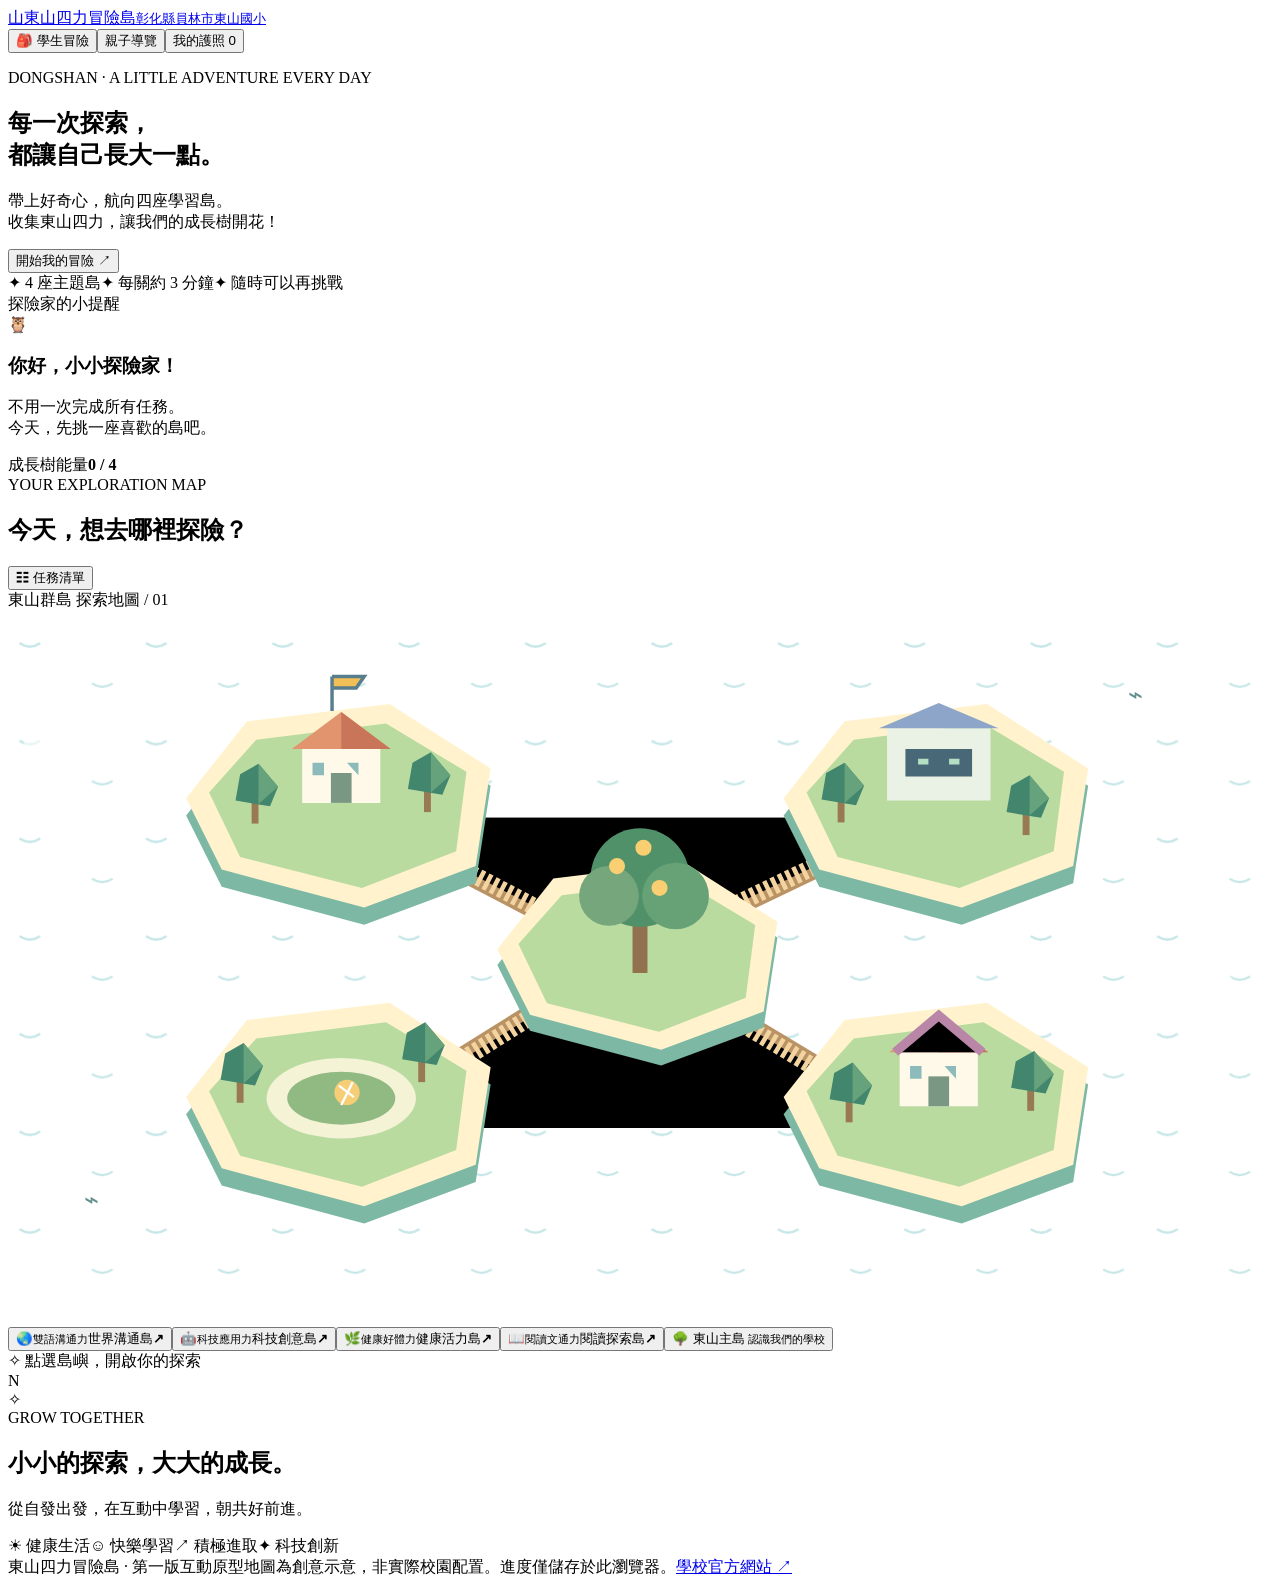
==== index.html @ 6b3b55b4 "Add Dongshan adventure game index.html" ====
<!doctype html>
<html lang="zh-Hant"><head><meta charset="utf-8"><meta name="viewport" content="width=device-width,initial-scale=1"><meta name="theme-color" content="#d9f2ed"><title>東山四力冒險島｜一起探索，一起成長</title><link rel="stylesheet" href="style.css"></head>
<body><header><a class="brand" href="./"><span class="logo">山</span><span>東山四力冒險島<small>彰化縣員林市東山國小</small></span></a><nav aria-label="主要導覽"><button class="active" id="student">🎒 學生冒險</button><button id="family">親子導覽</button><button id="passport">我的護照 <span id="badgeCount">0</span></button></nav></header>
<main><section class="intro"><div><p class="eyebrow">DONGSHAN · A LITTLE ADVENTURE EVERY DAY</p><h1 id="headline">每一次探索，<br>都讓自己長大一點。</h1><p id="subtitle">帶上好奇心，航向四座學習島。<br>收集東山四力，讓我們的成長樹開花！</p><button class="primary" id="start">開始我的冒險 <span>↗</span></button><div class="intro-meta"><span>✦ 4 座主題島</span><span>✦ 每關約 3 分鐘</span><span>✦ 隨時可以再挑戰</span></div></div><aside class="daily"><span class="tag">探險家的小提醒</span><div class="owl">🦉</div><h3>你好，小小探險家！</h3><p id="tip">不用一次完成所有任務。<br>今天，先挑一座喜歡的島吧。</p><div class="growth"><span>成長樹能量</span><b id="energy">0 / 4</b></div><div class="progress"><i id="progress"></i></div></aside></section>
<section class="map-section" aria-labelledby="mapTitle"><div class="section-title"><div><span class="eyebrow">YOUR EXPLORATION MAP</span><h2 id="mapTitle">今天，想去哪裡探險？</h2></div><button id="listToggle" class="text-btn">☷ 任務清單</button></div><div class="ocean"><div class="map-caption">東山群島 <span>探索地圖 / 01</span></div><svg class="world" viewBox="0 0 1100 620" role="img" aria-label="四座學習島以木橋連接中央東山主島的示意地圖"><defs><pattern id="water" width="110" height="85" patternUnits="userSpaceOnUse"><path d="M10 28q9 6 18 0m45 35q9 6 18 0" fill="none" stroke="#80c9ca" stroke-width="2" opacity=".45"/></pattern><g id="island"><path d="M-135-2 -82-69 42-84 130-28 117 57 20 93-104 60Z" fill="#7cb8a4"/><path d="M-135-17 -82-84 42-99 130-43 117 42 20 78-104 45Z" fill="#fff2cc"/><path d="M-115-22 -74-68 39-82 109-40 100 29 18 61-88 34Z" fill="#b9dba0"/></g><g id="tree"><path d="M0 0v-23" stroke="#987954" stroke-width="6"/><path d="M-17-20 -13-43 3-52 20-32 13-15Z" fill="#42866d"/><path d="M3-52 3-17 20-32Z" fill="#66a27b"/></g><g id="house"><path d="M-34-5v-48h68v48Z" fill="#fff9e9"/><path d="M-43-52 0-84 43-52Z" fill="#e1946e"/><path d="M0-84 0-52h43Z" fill="#c87559"/><path d="M-9-5v-26H9v26" fill="#7a9784"/><path d="M-25-40h10v11h-10m30-11h10v11H15" fill="#8dbbbb"/></g></defs><path fill="url(#water)" d="M0 0h1100v620H0z"/><g stroke="#ba9365" stroke-width="21"><path d="M310 180 540 300 790 180M300 450 540 300 790 450"/></g><g stroke="#f3d4a1" stroke-width="15" stroke-dasharray="4 3"><path d="M310 180 540 300 790 180M300 450 540 300 790 450"/></g><g transform="translate(290 180)"><use href="#island"/><use href="#house" transform="translate(0 -8)"/><use href="#tree" transform="translate(-75 5)"/><use href="#tree" transform="translate(75 -5)"/><path d="M-8-93v-30m0 0h28l-7 10H-8" stroke="#587d8d" stroke-width="3" fill="#f2bf56"/></g><g transform="translate(810 180)"><use href="#island"/><path d="M-45-15v-63h90v63Z" fill="#e9f2e4"/><path d="M-52-78 0-100 52-78Z" fill="#8ca5c8"/><path d="M-29-60h58v24h-58Z" fill="#496877"/><path d="M-18-49h9m18 0h9" stroke="#b4dfc3" stroke-width="5"/><use href="#tree" transform="translate(-85 4)"/><use href="#tree" transform="translate(76 15)"/></g><g transform="translate(290 440)"><use href="#island"/><ellipse cy="-16" rx="65" ry="35" fill="#f4f3d6"/><ellipse cy="-16" rx="47" ry="23" fill="#91ba83"/><use href="#tree" transform="translate(-88 -12)"/><use href="#tree" transform="translate(70 -30)"/><circle cx="5" cy="-21" r="11" fill="#f5ce76"/><path d="M-2-27 11-17m-11 7 10-20" stroke="#fff" stroke-width="2"/></g><g transform="translate(810 440)"><use href="#island"/><use href="#house" transform="translate(0 -4)"/><path d="M-38-56 0-88 38-56" fill="#b986a7"/><path d="M-38-56 0-88 38-56" stroke="#b986a7" stroke-width="8"/><use href="#tree" transform="translate(-78 5)"/><use href="#tree" transform="translate(80 -5)"/></g><g transform="translate(550 310)"><use href="#island" transform="scale(.92)"/><path d="M0 5v-65" stroke="#92724e" stroke-width="13"/><circle cx="0" cy="-78" r="43" fill="#51916a"/><circle cx="-27" cy="-62" r="26" fill="#76a67c"/><circle cx="31" cy="-62" r="29" fill="#66a275"/><g fill="#f9cf71"><circle cx="-20" cy="-88" r="7"/><circle cx="17" cy="-69" r="7"/><circle cx="3" cy="-104" r="7"/></g></g><g fill="#fff" opacity=".6"><path d="M20 130q-20-35 20-36 15-32 44-10 40-3 38 25Z"/><path d="M966 355q-20-35 20-36 15-32 44-10 40-3 38 25Z"/></g><g fill="#628f8e" font-size="22"><text x="66" y="520">⌁</text><text x="975" y="80">⌁</text></g></svg><button class="island-label world-label" data-island="0"><span class="island-icon">🌏</span><span><small>雙語溝通力</small>世界溝通島</span><b class="island-status" data-status="0">↗</b></button><button class="island-label tech-label" data-island="1"><span class="island-icon">🤖</span><span><small>科技應用力</small>科技創意島</span><b class="island-status" data-status="1">↗</b></button><button class="island-label health-label" data-island="2"><span class="island-icon">🌿</span><span><small>健康好體力</small>健康活力島</span><b class="island-status" data-status="2">↗</b></button><button class="island-label read-label" data-island="3"><span class="island-icon">📖</span><span><small>閱讀文通力</small>閱讀探索島</span><b class="island-status" data-status="3">↗</b></button><button id="homeIsland" class="home-label">🌳 東山主島 <small>認識我們的學校</small></button><div class="map-note">✧ 點選島嶼，開啟你的探索</div><span class="compass">N<br>✧</span></div><div id="taskList" class="task-list" hidden></div></section>
<section class="values"><div><span class="eyebrow">GROW TOGETHER</span><h2>小小的探索，大大的成長。</h2><p>從自發出發，在互動中學習，朝共好前進。</p></div><div class="value-chips"><span>☀ 健康生活</span><span>☺ 快樂學習</span><span>↗ 積極進取</span><span>✦ 科技創新</span></div></section><footer><span>東山四力冒險島 · 第一版互動原型</span><span>地圖為創意示意，非實際校園配置。進度僅儲存於此瀏覽器。</span><a href="https://dsps.chc.edu.tw/" target="_blank" rel="noopener">學校官方網站 ↗</a></footer></main><dialog id="modal"><button id="close" aria-label="關閉視窗">×</button><div id="modalBody"></div></dialog><script src="app.js"></script></body></html>
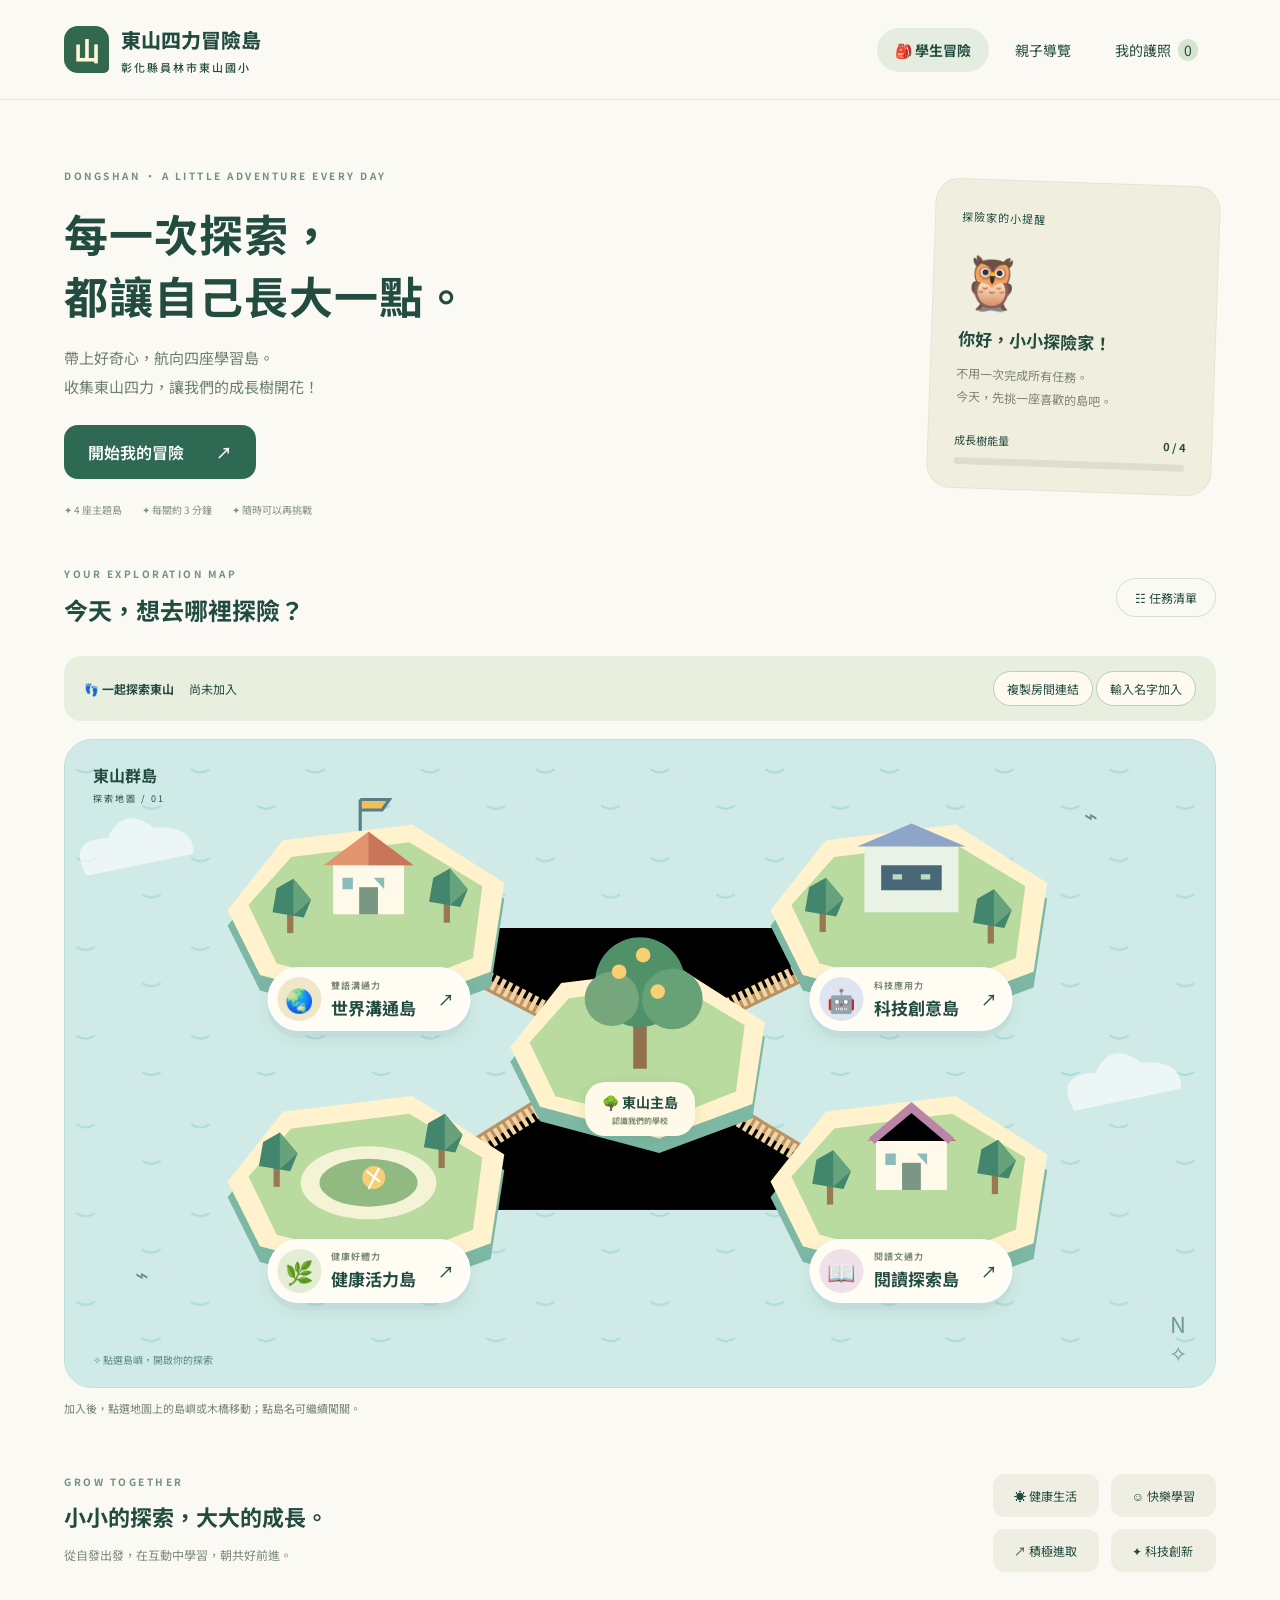
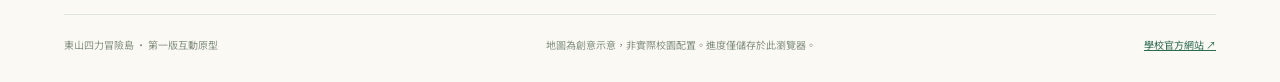
==== commit 608cbe6d: "Enable island avatars and multiplayer join interface" ====
--- a/index.html
+++ b/index.html
@@ -3,4 +3,4 @@
 <body><header><a class="brand" href="./"><span class="logo">山</span><span>東山四力冒險島<small>彰化縣員林市東山國小</small></span></a><nav aria-label="主要導覽"><button class="active" id="student">🎒 學生冒險</button><button id="family">親子導覽</button><button id="passport">我的護照 <span id="badgeCount">0</span></button></nav></header>
 <main><section class="intro"><div><p class="eyebrow">DONGSHAN · A LITTLE ADVENTURE EVERY DAY</p><h1 id="headline">每一次探索，<br>都讓自己長大一點。</h1><p id="subtitle">帶上好奇心，航向四座學習島。<br>收集東山四力，讓我們的成長樹開花！</p><button class="primary" id="start">開始我的冒險 <span>↗</span></button><div class="intro-meta"><span>✦ 4 座主題島</span><span>✦ 每關約 3 分鐘</span><span>✦ 隨時可以再挑戰</span></div></div><aside class="daily"><span class="tag">探險家的小提醒</span><div class="owl">🦉</div><h3>你好，小小探險家！</h3><p id="tip">不用一次完成所有任務。<br>今天，先挑一座喜歡的島吧。</p><div class="growth"><span>成長樹能量</span><b id="energy">0 / 4</b></div><div class="progress"><i id="progress"></i></div></aside></section>
 <section class="map-section" aria-labelledby="mapTitle"><div class="section-title"><div><span class="eyebrow">YOUR EXPLORATION MAP</span><h2 id="mapTitle">今天，想去哪裡探險？</h2></div><button id="listToggle" class="text-btn">☷ 任務清單</button></div><div class="ocean"><div class="map-caption">東山群島 <span>探索地圖 / 01</span></div><svg class="world" viewBox="0 0 1100 620" role="img" aria-label="四座學習島以木橋連接中央東山主島的示意地圖"><defs><pattern id="water" width="110" height="85" patternUnits="userSpaceOnUse"><path d="M10 28q9 6 18 0m45 35q9 6 18 0" fill="none" stroke="#80c9ca" stroke-width="2" opacity=".45"/></pattern><g id="island"><path d="M-135-2 -82-69 42-84 130-28 117 57 20 93-104 60Z" fill="#7cb8a4"/><path d="M-135-17 -82-84 42-99 130-43 117 42 20 78-104 45Z" fill="#fff2cc"/><path d="M-115-22 -74-68 39-82 109-40 100 29 18 61-88 34Z" fill="#b9dba0"/></g><g id="tree"><path d="M0 0v-23" stroke="#987954" stroke-width="6"/><path d="M-17-20 -13-43 3-52 20-32 13-15Z" fill="#42866d"/><path d="M3-52 3-17 20-32Z" fill="#66a27b"/></g><g id="house"><path d="M-34-5v-48h68v48Z" fill="#fff9e9"/><path d="M-43-52 0-84 43-52Z" fill="#e1946e"/><path d="M0-84 0-52h43Z" fill="#c87559"/><path d="M-9-5v-26H9v26" fill="#7a9784"/><path d="M-25-40h10v11h-10m30-11h10v11H15" fill="#8dbbbb"/></g></defs><path fill="url(#water)" d="M0 0h1100v620H0z"/><g stroke="#ba9365" stroke-width="21"><path d="M310 180 540 300 790 180M300 450 540 300 790 450"/></g><g stroke="#f3d4a1" stroke-width="15" stroke-dasharray="4 3"><path d="M310 180 540 300 790 180M300 450 540 300 790 450"/></g><g transform="translate(290 180)"><use href="#island"/><use href="#house" transform="translate(0 -8)"/><use href="#tree" transform="translate(-75 5)"/><use href="#tree" transform="translate(75 -5)"/><path d="M-8-93v-30m0 0h28l-7 10H-8" stroke="#587d8d" stroke-width="3" fill="#f2bf56"/></g><g transform="translate(810 180)"><use href="#island"/><path d="M-45-15v-63h90v63Z" fill="#e9f2e4"/><path d="M-52-78 0-100 52-78Z" fill="#8ca5c8"/><path d="M-29-60h58v24h-58Z" fill="#496877"/><path d="M-18-49h9m18 0h9" stroke="#b4dfc3" stroke-width="5"/><use href="#tree" transform="translate(-85 4)"/><use href="#tree" transform="translate(76 15)"/></g><g transform="translate(290 440)"><use href="#island"/><ellipse cy="-16" rx="65" ry="35" fill="#f4f3d6"/><ellipse cy="-16" rx="47" ry="23" fill="#91ba83"/><use href="#tree" transform="translate(-88 -12)"/><use href="#tree" transform="translate(70 -30)"/><circle cx="5" cy="-21" r="11" fill="#f5ce76"/><path d="M-2-27 11-17m-11 7 10-20" stroke="#fff" stroke-width="2"/></g><g transform="translate(810 440)"><use href="#island"/><use href="#house" transform="translate(0 -4)"/><path d="M-38-56 0-88 38-56" fill="#b986a7"/><path d="M-38-56 0-88 38-56" stroke="#b986a7" stroke-width="8"/><use href="#tree" transform="translate(-78 5)"/><use href="#tree" transform="translate(80 -5)"/></g><g transform="translate(550 310)"><use href="#island" transform="scale(.92)"/><path d="M0 5v-65" stroke="#92724e" stroke-width="13"/><circle cx="0" cy="-78" r="43" fill="#51916a"/><circle cx="-27" cy="-62" r="26" fill="#76a67c"/><circle cx="31" cy="-62" r="29" fill="#66a275"/><g fill="#f9cf71"><circle cx="-20" cy="-88" r="7"/><circle cx="17" cy="-69" r="7"/><circle cx="3" cy="-104" r="7"/></g></g><g fill="#fff" opacity=".6"><path d="M20 130q-20-35 20-36 15-32 44-10 40-3 38 25Z"/><path d="M966 355q-20-35 20-36 15-32 44-10 40-3 38 25Z"/></g><g fill="#628f8e" font-size="22"><text x="66" y="520">⌁</text><text x="975" y="80">⌁</text></g></svg><button class="island-label world-label" data-island="0"><span class="island-icon">🌏</span><span><small>雙語溝通力</small>世界溝通島</span><b class="island-status" data-status="0">↗</b></button><button class="island-label tech-label" data-island="1"><span class="island-icon">🤖</span><span><small>科技應用力</small>科技創意島</span><b class="island-status" data-status="1">↗</b></button><button class="island-label health-label" data-island="2"><span class="island-icon">🌿</span><span><small>健康好體力</small>健康活力島</span><b class="island-status" data-status="2">↗</b></button><button class="island-label read-label" data-island="3"><span class="island-icon">📖</span><span><small>閱讀文通力</small>閱讀探索島</span><b class="island-status" data-status="3">↗</b></button><button id="homeIsland" class="home-label">🌳 東山主島 <small>認識我們的學校</small></button><div class="map-note">✧ 點選島嶼，開啟你的探索</div><span class="compass">N<br>✧</span></div><div id="taskList" class="task-list" hidden></div></section>
-<section class="values"><div><span class="eyebrow">GROW TOGETHER</span><h2>小小的探索，大大的成長。</h2><p>從自發出發，在互動中學習，朝共好前進。</p></div><div class="value-chips"><span>☀ 健康生活</span><span>☺ 快樂學習</span><span>↗ 積極進取</span><span>✦ 科技創新</span></div></section><footer><span>東山四力冒險島 · 第一版互動原型</span><span>地圖為創意示意，非實際校園配置。進度僅儲存於此瀏覽器。</span><a href="https://dsps.chc.edu.tw/" target="_blank" rel="noopener">學校官方網站 ↗</a></footer></main><dialog id="modal"><button id="close" aria-label="關閉視窗">×</button><div id="modalBody"></div></dialog><script src="app.js"></script></body></html>
+<section class="values"><div><span class="eyebrow">GROW TOGETHER</span><h2>小小的探索，大大的成長。</h2><p>從自發出發，在互動中學習，朝共好前進。</p></div><div class="value-chips"><span>☀ 健康生活</span><span>☺ 快樂學習</span><span>↗ 積極進取</span><span>✦ 科技創新</span></div></section><footer><span>東山四力冒險島 · 第一版互動原型</span><span>地圖為創意示意，非實際校園配置。進度僅儲存於此瀏覽器。</span><a href="https://dsps.chc.edu.tw/" target="_blank" rel="noopener">學校官方網站 ↗</a></footer></main><dialog id="modal"><button id="close" aria-label="關閉視窗">×</button><div id="modalBody"></div></dialog><script src="app.js"></script><script type="module" src="multiplayer.js"></script></body></html>
--- a/style.css
+++ b/style.css
@@ -0,0 +1,2 @@
+@import url('https://fonts.googleapis.com/css2?family=Noto+Sans+TC:wght@400;500;600;700;800&display=swap');
+:root{--ink:#234c41;--green:#2e6a53;--cream:#faf9f3}*{box-sizing:border-box}body{margin:0;background:var(--cream);color:var(--ink);font-family:'Noto Sans TC',sans-serif}button,a{-webkit-tap-highlight-color:transparent}button{font:inherit;cursor:pointer;color:inherit}button:focus-visible,a:focus-visible{outline:3px solid #d39d36;outline-offset:5px}header{height:100px;max-width:1400px;margin:auto;padding:0 5%;display:flex;justify-content:space-between;align-items:center;border-bottom:1px solid #e1e7dd}.brand{display:flex;gap:12px;align-items:center;text-decoration:none;color:var(--ink);font-weight:800;font-size:20px}.brand small{display:block;font-size:11px;font-weight:500;letter-spacing:2px;margin-top:5px}.logo{display:grid;place-items:center;width:45px;height:47px;background:#32694e;color:#fff6d9;border-radius:14px 14px 5px 14px;font-size:26px}nav{display:flex;gap:8px}nav button{background:none;border:0;border-radius:30px;padding:12px 18px;font-size:14px}nav button.active{background:#e5ede1;font-weight:700}#badgeCount{background:#d7e5d0;border-radius:10px;padding:1px 6px;margin-left:4px}main{max-width:1400px;margin:auto;padding:0 5%}.intro{display:flex;justify-content:space-between;padding:56px 0 42px;gap:32px}.eyebrow{font-size:10px;letter-spacing:2.5px;font-weight:700;color:#719184}h1{font-size:44px;line-height:1.4;letter-spacing:1px;margin:18px 0}p{line-height:1.9}#subtitle{font-size:15px;color:#6a7e71;margin-bottom:24px}.primary{border:0;background:var(--green);color:white;border-radius:14px;padding:15px 24px;font-weight:600}.primary span{margin-left:28px}.primary:hover{background:#214f3d}.intro-meta{display:flex;gap:20px;font-size:10px;color:#829084;margin-top:23px}.daily{background:#f0efdf;border:1px solid #e4e5cf;width:285px;align-self:center;border-radius:24px;padding:23px 26px;transform:rotate(2deg)}.tag{font-size:11px;letter-spacing:1px}.owl{font-size:52px;margin-top:14px}.daily h3{font-size:17px;margin:10px 0}.daily p{font-size:12px;color:#7b8570}.growth{display:flex;justify-content:space-between;font-size:11px;margin-top:23px}.progress{height:7px;background:#dce0ca;border-radius:6px;margin-top:10px;overflow:hidden}.progress i{display:block;height:100%;background:#6e9b66;transition:width .5s}.section-title{display:flex;justify-content:space-between;align-items:center;margin-bottom:20px}h2{font-size:24px;margin:9px 0}.text-btn{background:none;border:1px solid #d6dfd3;border-radius:22px;padding:10px 18px;font-size:12px}.ocean{position:relative;border-radius:28px;overflow:hidden;background:#d0ebe7;border:1px solid #c0e0db;aspect-ratio:1100/620}.world{display:block;width:100%;height:100%}.map-caption{position:absolute;top:23px;left:28px;font-size:16px;font-weight:700}.map-caption span{display:block;font-size:9px;font-weight:400;letter-spacing:2px;margin-top:5px}.island-label{position:absolute;display:flex;align-items:center;text-align:left;gap:10px;border:2px solid #fff;background:#fffcf3;border-radius:40px;padding:8px 14px 8px 8px;box-shadow:0 7px 0 #2866550c,0 7px 22px #436c5717;transform:translate(-50%,-50%);white-space:nowrap;transition:margin-top .2s}.island-label:hover{margin-top:-5px}.island-icon{display:grid;place-items:center;background:#eee7c8;border-radius:50%;width:44px;height:44px;font-size:23px}.island-label span:nth-child(2){font-size:17px;font-weight:700}.island-label small{display:block;font-size:9px;color:#7b8c79;letter-spacing:1px;margin-bottom:3px}.island-status{font-size:16px;margin-left:12px;font-weight:500}.world-label{left:26.4%;top:40%}.tech-label{left:73.6%;top:40%}.health-label{left:26.4%;top:82%}.read-label{left:73.6%;top:82%}.tech-label .island-icon{background:#dee5f0}.health-label .island-icon{background:#e2edd3}.read-label .island-icon{background:#eee1e9}.home-label{position:absolute;left:50%;top:57%;transform:translate(-50%,-50%);border:0;border-radius:20px;background:#fff9e9;padding:10px 17px;font-size:14px;font-weight:700;box-shadow:0 4px 15px #4a6e4420}.home-label small{font-size:8px;display:block;margin-top:3px;color:#7e8c71}.map-note{position:absolute;bottom:20px;left:28px;font-size:10px;color:#5b8b81}.compass{position:absolute;right:28px;bottom:21px;text-align:center;font-size:22px;color:#6c9c92;line-height:1.3}.values{display:flex;align-items:center;justify-content:space-between;padding:48px 0 35px;gap:24px}.values h2{font-size:22px}.values p{font-size:12px;color:#7c8b7b}.value-chips{display:grid;grid-template-columns:1fr 1fr;gap:12px}.value-chips span{background:#efeee3;border-radius:12px;padding:13px 21px;font-size:12px}footer{border-top:1px solid #e0e5da;padding:22px 0 30px;display:flex;justify-content:space-between;gap:15px;flex-wrap:wrap;font-size:10px;color:#839080}footer a{color:var(--green)}dialog{border:1px solid #e5e7d9;border-radius:26px;width:min(580px,92vw);max-height:90vh;padding:38px;color:var(--ink);box-shadow:0 25px 90px #163c3b35;background:var(--cream)}dialog::backdrop{background:#183e3b70;backdrop-filter:blur(5px)}#close{position:absolute;right:17px;top:12px;border:0;background:none;font-size:28px;color:#748477}.modal-icon{font-size:42px}.modal-kicker{font-size:11px;color:#819078;letter-spacing:1px}dialog h2{font-size:27px;margin:12px 0}dialog p{font-size:14px;color:#667c6a}.question{font-size:18px;font-weight:700;margin:25px 0 16px}.answers{display:grid;gap:10px}.answer{background:#fff;border:1px solid #dce4d6;border-radius:13px;padding:15px;text-align:left;font-size:14px}.answer:hover{background:#eaf0e3}.answer:disabled{cursor:default}.answer.correct{border-color:#62966b;background:#e5efde}.answer.wrong{border-color:#d6a271;background:#faf0df}.feedback{padding:16px;border-radius:12px;background:#eeeee0;font-size:14px;line-height:1.8;margin:16px 0}.modal-bottom{margin-top:24px}.stamp-grid{display:grid;grid-template-columns:1fr 1fr;gap:14px;margin:24px 0}.stamp{padding:20px 10px;border:1px dashed #cbd5c4;border-radius:16px;text-align:center;opacity:.5}.stamp.earned{background:#e9efde;border-style:solid;opacity:1}.stamp span{font-size:32px;display:block;margin-bottom:10px}.stamp b{font-size:14px}.stamp small{display:block;margin-top:7px;font-size:10px}.link-btn{display:inline-block;margin-top:15px;color:var(--green)}.task-list{margin-top:18px}.task-list:not([hidden]){display:grid;grid-template-columns:repeat(4,1fr);gap:12px}.task-card{border:1px solid #dce2d4;background:#f1f2e7;padding:20px;border-radius:15px;text-align:left}.task-card small{display:block;margin-top:10px;color:#778675}.tour-step{background:#eff0e4;padding:15px;border-radius:12px;margin:12px 0}.tour-step b{font-size:14px}.tour-step p{margin:6px 0;font-size:12px}.muted{font-size:11px!important;color:#8b9583!important}@media(min-width:1400px){.intro{padding-top:65px}h1{font-size:49px}}@media(prefers-reduced-motion:reduce){*{transition:none!important}}@media(max-width:700px){header{height:auto;padding:18px 5%;flex-wrap:wrap;gap:18px}.brand{font-size:17px}nav{width:100%;justify-content:space-between}nav button{font-size:12px;padding:10px 12px}.intro{padding:30px 0;gap:15px}h1{font-size:30px}#subtitle{font-size:13px}.eyebrow{font-size:8px;letter-spacing:1.3px}.daily{width:160px;padding:15px;transform:none}.daily h3{font-size:13px}.daily p{font-size:10px}.owl{font-size:34px}.tag{font-size:9px}.intro-meta{gap:6px;flex-wrap:wrap;font-size:9px}.primary{font-size:13px;padding:13px 17px}.primary span{margin-left:10px}.section-title h2{font-size:19px}.text-btn{padding:9px 12px}.ocean{aspect-ratio:1/1.02}.world{position:absolute;width:150%;left:-25%;height:100%;object-fit:contain}.map-caption{top:15px;left:15px;font-size:13px}.island-label{gap:5px;padding:5px 9px 5px 5px}.island-icon{width:29px;height:29px;font-size:17px}.island-label span:nth-child(2){font-size:12px}.island-label small{font-size:8px}.island-status{margin-left:3px;font-size:12px}.world-label{left:24%;top:35%}.tech-label{left:76%;top:35%}.health-label{left:24%;top:79%}.read-label{left:76%;top:79%}.home-label{top:58%;font-size:12px;padding:8px 12px}.home-label small{font-size:7px}.map-note{font-size:8px;bottom:14px;left:15px}.compass{right:15px;bottom:12px;font-size:17px}.values{align-items:start;flex-direction:column;padding:32px 0 20px}.values h2{font-size:21px}.value-chips{width:100%;grid-template-columns:repeat(2,1fr)}.value-chips span{text-align:center}.task-list:not([hidden]){grid-template-columns:1fr 1fr}dialog{padding:32px 23px}.daily .growth{font-size:9px}.daily .progress{height:5px}.daily p{line-height:1.7}}@media(max-width:400px){.daily{display:none}.island-label span:nth-child(2){font-size:11px}}
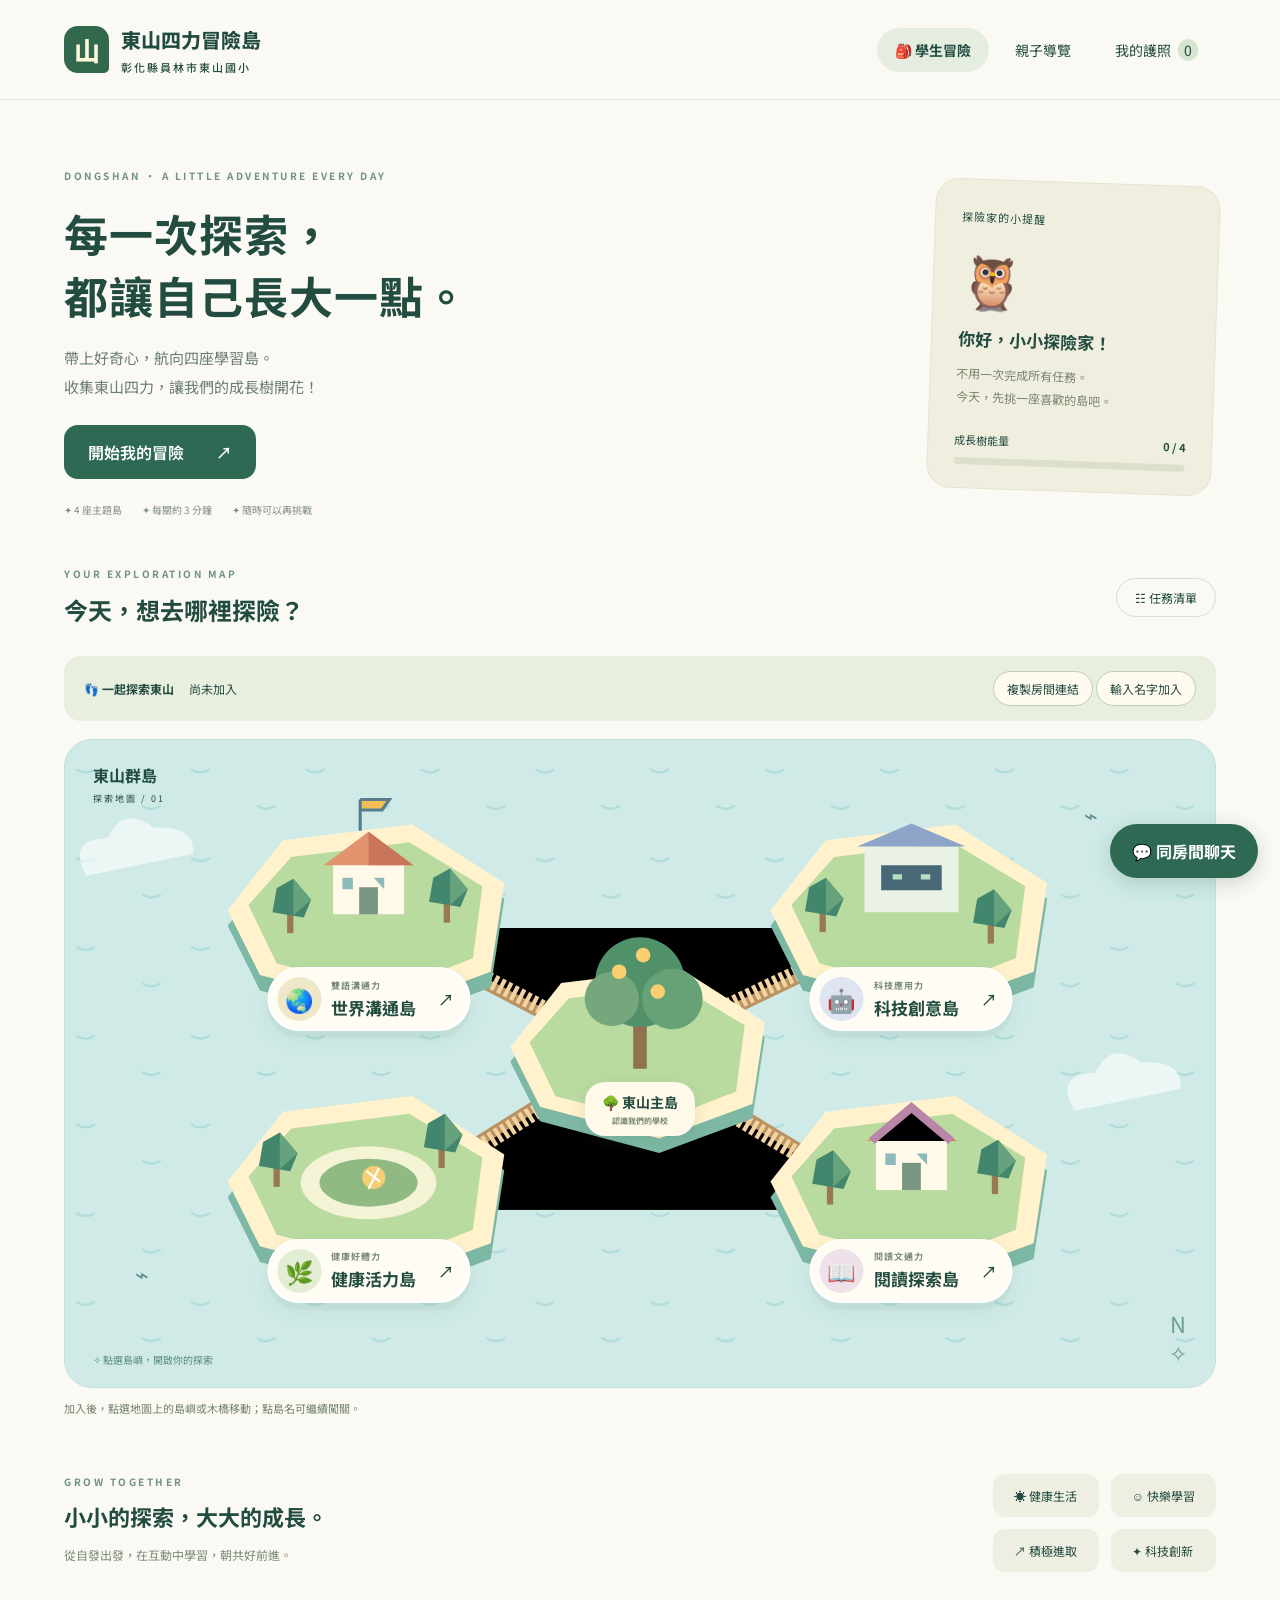
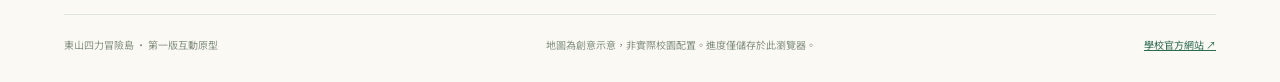
==== commit 7fa494f5: "Connect room chat and provide database access rules" ====
--- a/index.html
+++ b/index.html
@@ -3,4 +3,4 @@
 <body><header><a class="brand" href="./"><span class="logo">山</span><span>東山四力冒險島<small>彰化縣員林市東山國小</small></span></a><nav aria-label="主要導覽"><button class="active" id="student">🎒 學生冒險</button><button id="family">親子導覽</button><button id="passport">我的護照 <span id="badgeCount">0</span></button></nav></header>
 <main><section class="intro"><div><p class="eyebrow">DONGSHAN · A LITTLE ADVENTURE EVERY DAY</p><h1 id="headline">每一次探索，<br>都讓自己長大一點。</h1><p id="subtitle">帶上好奇心，航向四座學習島。<br>收集東山四力，讓我們的成長樹開花！</p><button class="primary" id="start">開始我的冒險 <span>↗</span></button><div class="intro-meta"><span>✦ 4 座主題島</span><span>✦ 每關約 3 分鐘</span><span>✦ 隨時可以再挑戰</span></div></div><aside class="daily"><span class="tag">探險家的小提醒</span><div class="owl">🦉</div><h3>你好，小小探險家！</h3><p id="tip">不用一次完成所有任務。<br>今天，先挑一座喜歡的島吧。</p><div class="growth"><span>成長樹能量</span><b id="energy">0 / 4</b></div><div class="progress"><i id="progress"></i></div></aside></section>
 <section class="map-section" aria-labelledby="mapTitle"><div class="section-title"><div><span class="eyebrow">YOUR EXPLORATION MAP</span><h2 id="mapTitle">今天，想去哪裡探險？</h2></div><button id="listToggle" class="text-btn">☷ 任務清單</button></div><div class="ocean"><div class="map-caption">東山群島 <span>探索地圖 / 01</span></div><svg class="world" viewBox="0 0 1100 620" role="img" aria-label="四座學習島以木橋連接中央東山主島的示意地圖"><defs><pattern id="water" width="110" height="85" patternUnits="userSpaceOnUse"><path d="M10 28q9 6 18 0m45 35q9 6 18 0" fill="none" stroke="#80c9ca" stroke-width="2" opacity=".45"/></pattern><g id="island"><path d="M-135-2 -82-69 42-84 130-28 117 57 20 93-104 60Z" fill="#7cb8a4"/><path d="M-135-17 -82-84 42-99 130-43 117 42 20 78-104 45Z" fill="#fff2cc"/><path d="M-115-22 -74-68 39-82 109-40 100 29 18 61-88 34Z" fill="#b9dba0"/></g><g id="tree"><path d="M0 0v-23" stroke="#987954" stroke-width="6"/><path d="M-17-20 -13-43 3-52 20-32 13-15Z" fill="#42866d"/><path d="M3-52 3-17 20-32Z" fill="#66a27b"/></g><g id="house"><path d="M-34-5v-48h68v48Z" fill="#fff9e9"/><path d="M-43-52 0-84 43-52Z" fill="#e1946e"/><path d="M0-84 0-52h43Z" fill="#c87559"/><path d="M-9-5v-26H9v26" fill="#7a9784"/><path d="M-25-40h10v11h-10m30-11h10v11H15" fill="#8dbbbb"/></g></defs><path fill="url(#water)" d="M0 0h1100v620H0z"/><g stroke="#ba9365" stroke-width="21"><path d="M310 180 540 300 790 180M300 450 540 300 790 450"/></g><g stroke="#f3d4a1" stroke-width="15" stroke-dasharray="4 3"><path d="M310 180 540 300 790 180M300 450 540 300 790 450"/></g><g transform="translate(290 180)"><use href="#island"/><use href="#house" transform="translate(0 -8)"/><use href="#tree" transform="translate(-75 5)"/><use href="#tree" transform="translate(75 -5)"/><path d="M-8-93v-30m0 0h28l-7 10H-8" stroke="#587d8d" stroke-width="3" fill="#f2bf56"/></g><g transform="translate(810 180)"><use href="#island"/><path d="M-45-15v-63h90v63Z" fill="#e9f2e4"/><path d="M-52-78 0-100 52-78Z" fill="#8ca5c8"/><path d="M-29-60h58v24h-58Z" fill="#496877"/><path d="M-18-49h9m18 0h9" stroke="#b4dfc3" stroke-width="5"/><use href="#tree" transform="translate(-85 4)"/><use href="#tree" transform="translate(76 15)"/></g><g transform="translate(290 440)"><use href="#island"/><ellipse cy="-16" rx="65" ry="35" fill="#f4f3d6"/><ellipse cy="-16" rx="47" ry="23" fill="#91ba83"/><use href="#tree" transform="translate(-88 -12)"/><use href="#tree" transform="translate(70 -30)"/><circle cx="5" cy="-21" r="11" fill="#f5ce76"/><path d="M-2-27 11-17m-11 7 10-20" stroke="#fff" stroke-width="2"/></g><g transform="translate(810 440)"><use href="#island"/><use href="#house" transform="translate(0 -4)"/><path d="M-38-56 0-88 38-56" fill="#b986a7"/><path d="M-38-56 0-88 38-56" stroke="#b986a7" stroke-width="8"/><use href="#tree" transform="translate(-78 5)"/><use href="#tree" transform="translate(80 -5)"/></g><g transform="translate(550 310)"><use href="#island" transform="scale(.92)"/><path d="M0 5v-65" stroke="#92724e" stroke-width="13"/><circle cx="0" cy="-78" r="43" fill="#51916a"/><circle cx="-27" cy="-62" r="26" fill="#76a67c"/><circle cx="31" cy="-62" r="29" fill="#66a275"/><g fill="#f9cf71"><circle cx="-20" cy="-88" r="7"/><circle cx="17" cy="-69" r="7"/><circle cx="3" cy="-104" r="7"/></g></g><g fill="#fff" opacity=".6"><path d="M20 130q-20-35 20-36 15-32 44-10 40-3 38 25Z"/><path d="M966 355q-20-35 20-36 15-32 44-10 40-3 38 25Z"/></g><g fill="#628f8e" font-size="22"><text x="66" y="520">⌁</text><text x="975" y="80">⌁</text></g></svg><button class="island-label world-label" data-island="0"><span class="island-icon">🌏</span><span><small>雙語溝通力</small>世界溝通島</span><b class="island-status" data-status="0">↗</b></button><button class="island-label tech-label" data-island="1"><span class="island-icon">🤖</span><span><small>科技應用力</small>科技創意島</span><b class="island-status" data-status="1">↗</b></button><button class="island-label health-label" data-island="2"><span class="island-icon">🌿</span><span><small>健康好體力</small>健康活力島</span><b class="island-status" data-status="2">↗</b></button><button class="island-label read-label" data-island="3"><span class="island-icon">📖</span><span><small>閱讀文通力</small>閱讀探索島</span><b class="island-status" data-status="3">↗</b></button><button id="homeIsland" class="home-label">🌳 東山主島 <small>認識我們的學校</small></button><div class="map-note">✧ 點選島嶼，開啟你的探索</div><span class="compass">N<br>✧</span></div><div id="taskList" class="task-list" hidden></div></section>
-<section class="values"><div><span class="eyebrow">GROW TOGETHER</span><h2>小小的探索，大大的成長。</h2><p>從自發出發，在互動中學習，朝共好前進。</p></div><div class="value-chips"><span>☀ 健康生活</span><span>☺ 快樂學習</span><span>↗ 積極進取</span><span>✦ 科技創新</span></div></section><footer><span>東山四力冒險島 · 第一版互動原型</span><span>地圖為創意示意，非實際校園配置。進度僅儲存於此瀏覽器。</span><a href="https://dsps.chc.edu.tw/" target="_blank" rel="noopener">學校官方網站 ↗</a></footer></main><dialog id="modal"><button id="close" aria-label="關閉視窗">×</button><div id="modalBody"></div></dialog><script src="app.js"></script><script type="module" src="multiplayer.js"></script></body></html>
+<section class="values"><div><span class="eyebrow">GROW TOGETHER</span><h2>小小的探索，大大的成長。</h2><p>從自發出發，在互動中學習，朝共好前進。</p></div><div class="value-chips"><span>☀ 健康生活</span><span>☺ 快樂學習</span><span>↗ 積極進取</span><span>✦ 科技創新</span></div></section><footer><span>東山四力冒險島 · 第一版互動原型</span><span>地圖為創意示意，非實際校園配置。進度僅儲存於此瀏覽器。</span><a href="https://dsps.chc.edu.tw/" target="_blank" rel="noopener">學校官方網站 ↗</a></footer></main><dialog id="modal"><button id="close" aria-label="關閉視窗">×</button><div id="modalBody"></div></dialog><script src="app.js"></script><script type="module" src="chat.js"></script><script type="module" src="multiplayer.js"></script></body></html>
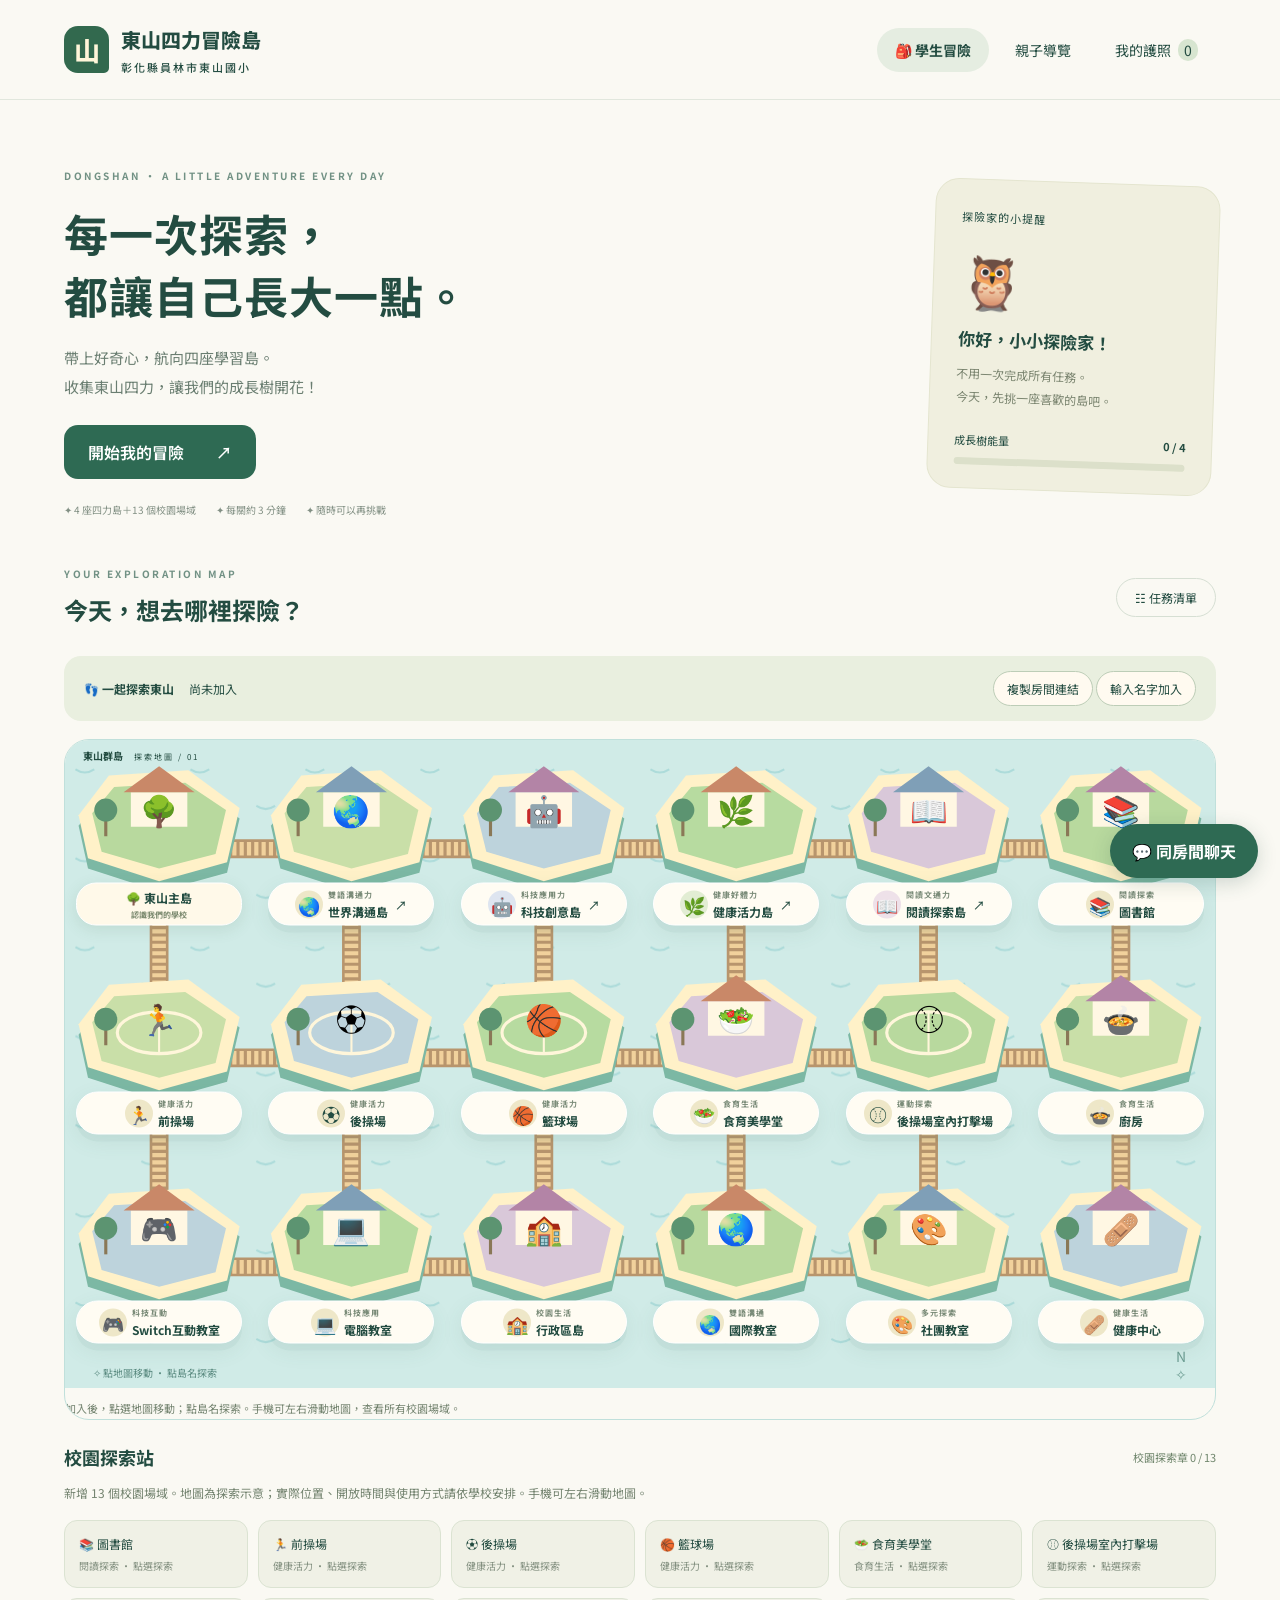
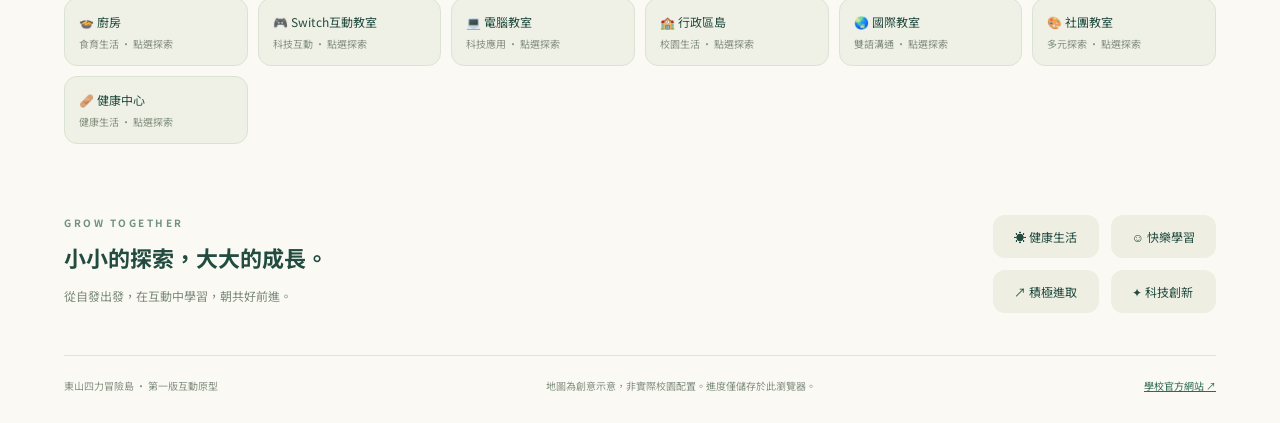
==== commit 7d0fa701: "Expand campus map and route avatars across all islands" ====
--- a/index.html
+++ b/index.html
@@ -1,6 +1,6 @@
-<!doctype html>
-<html lang="zh-Hant"><head><meta charset="utf-8"><meta name="viewport" content="width=device-width,initial-scale=1"><meta name="theme-color" content="#d9f2ed"><title>東山四力冒險島｜一起探索，一起成長</title><link rel="stylesheet" href="style.css"></head>
-<body><header><a class="brand" href="./"><span class="logo">山</span><span>東山四力冒險島<small>彰化縣員林市東山國小</small></span></a><nav aria-label="主要導覽"><button class="active" id="student">🎒 學生冒險</button><button id="family">親子導覽</button><button id="passport">我的護照 <span id="badgeCount">0</span></button></nav></header>
-<main><section class="intro"><div><p class="eyebrow">DONGSHAN · A LITTLE ADVENTURE EVERY DAY</p><h1 id="headline">每一次探索，<br>都讓自己長大一點。</h1><p id="subtitle">帶上好奇心，航向四座學習島。<br>收集東山四力，讓我們的成長樹開花！</p><button class="primary" id="start">開始我的冒險 <span>↗</span></button><div class="intro-meta"><span>✦ 4 座主題島</span><span>✦ 每關約 3 分鐘</span><span>✦ 隨時可以再挑戰</span></div></div><aside class="daily"><span class="tag">探險家的小提醒</span><div class="owl">🦉</div><h3>你好，小小探險家！</h3><p id="tip">不用一次完成所有任務。<br>今天，先挑一座喜歡的島吧。</p><div class="growth"><span>成長樹能量</span><b id="energy">0 / 4</b></div><div class="progress"><i id="progress"></i></div></aside></section>
-<section class="map-section" aria-labelledby="mapTitle"><div class="section-title"><div><span class="eyebrow">YOUR EXPLORATION MAP</span><h2 id="mapTitle">今天，想去哪裡探險？</h2></div><button id="listToggle" class="text-btn">☷ 任務清單</button></div><div class="ocean"><div class="map-caption">東山群島 <span>探索地圖 / 01</span></div><svg class="world" viewBox="0 0 1100 620" role="img" aria-label="四座學習島以木橋連接中央東山主島的示意地圖"><defs><pattern id="water" width="110" height="85" patternUnits="userSpaceOnUse"><path d="M10 28q9 6 18 0m45 35q9 6 18 0" fill="none" stroke="#80c9ca" stroke-width="2" opacity=".45"/></pattern><g id="island"><path d="M-135-2 -82-69 42-84 130-28 117 57 20 93-104 60Z" fill="#7cb8a4"/><path d="M-135-17 -82-84 42-99 130-43 117 42 20 78-104 45Z" fill="#fff2cc"/><path d="M-115-22 -74-68 39-82 109-40 100 29 18 61-88 34Z" fill="#b9dba0"/></g><g id="tree"><path d="M0 0v-23" stroke="#987954" stroke-width="6"/><path d="M-17-20 -13-43 3-52 20-32 13-15Z" fill="#42866d"/><path d="M3-52 3-17 20-32Z" fill="#66a27b"/></g><g id="house"><path d="M-34-5v-48h68v48Z" fill="#fff9e9"/><path d="M-43-52 0-84 43-52Z" fill="#e1946e"/><path d="M0-84 0-52h43Z" fill="#c87559"/><path d="M-9-5v-26H9v26" fill="#7a9784"/><path d="M-25-40h10v11h-10m30-11h10v11H15" fill="#8dbbbb"/></g></defs><path fill="url(#water)" d="M0 0h1100v620H0z"/><g stroke="#ba9365" stroke-width="21"><path d="M310 180 540 300 790 180M300 450 540 300 790 450"/></g><g stroke="#f3d4a1" stroke-width="15" stroke-dasharray="4 3"><path d="M310 180 540 300 790 180M300 450 540 300 790 450"/></g><g transform="translate(290 180)"><use href="#island"/><use href="#house" transform="translate(0 -8)"/><use href="#tree" transform="translate(-75 5)"/><use href="#tree" transform="translate(75 -5)"/><path d="M-8-93v-30m0 0h28l-7 10H-8" stroke="#587d8d" stroke-width="3" fill="#f2bf56"/></g><g transform="translate(810 180)"><use href="#island"/><path d="M-45-15v-63h90v63Z" fill="#e9f2e4"/><path d="M-52-78 0-100 52-78Z" fill="#8ca5c8"/><path d="M-29-60h58v24h-58Z" fill="#496877"/><path d="M-18-49h9m18 0h9" stroke="#b4dfc3" stroke-width="5"/><use href="#tree" transform="translate(-85 4)"/><use href="#tree" transform="translate(76 15)"/></g><g transform="translate(290 440)"><use href="#island"/><ellipse cy="-16" rx="65" ry="35" fill="#f4f3d6"/><ellipse cy="-16" rx="47" ry="23" fill="#91ba83"/><use href="#tree" transform="translate(-88 -12)"/><use href="#tree" transform="translate(70 -30)"/><circle cx="5" cy="-21" r="11" fill="#f5ce76"/><path d="M-2-27 11-17m-11 7 10-20" stroke="#fff" stroke-width="2"/></g><g transform="translate(810 440)"><use href="#island"/><use href="#house" transform="translate(0 -4)"/><path d="M-38-56 0-88 38-56" fill="#b986a7"/><path d="M-38-56 0-88 38-56" stroke="#b986a7" stroke-width="8"/><use href="#tree" transform="translate(-78 5)"/><use href="#tree" transform="translate(80 -5)"/></g><g transform="translate(550 310)"><use href="#island" transform="scale(.92)"/><path d="M0 5v-65" stroke="#92724e" stroke-width="13"/><circle cx="0" cy="-78" r="43" fill="#51916a"/><circle cx="-27" cy="-62" r="26" fill="#76a67c"/><circle cx="31" cy="-62" r="29" fill="#66a275"/><g fill="#f9cf71"><circle cx="-20" cy="-88" r="7"/><circle cx="17" cy="-69" r="7"/><circle cx="3" cy="-104" r="7"/></g></g><g fill="#fff" opacity=".6"><path d="M20 130q-20-35 20-36 15-32 44-10 40-3 38 25Z"/><path d="M966 355q-20-35 20-36 15-32 44-10 40-3 38 25Z"/></g><g fill="#628f8e" font-size="22"><text x="66" y="520">⌁</text><text x="975" y="80">⌁</text></g></svg><button class="island-label world-label" data-island="0"><span class="island-icon">🌏</span><span><small>雙語溝通力</small>世界溝通島</span><b class="island-status" data-status="0">↗</b></button><button class="island-label tech-label" data-island="1"><span class="island-icon">🤖</span><span><small>科技應用力</small>科技創意島</span><b class="island-status" data-status="1">↗</b></button><button class="island-label health-label" data-island="2"><span class="island-icon">🌿</span><span><small>健康好體力</small>健康活力島</span><b class="island-status" data-status="2">↗</b></button><button class="island-label read-label" data-island="3"><span class="island-icon">📖</span><span><small>閱讀文通力</small>閱讀探索島</span><b class="island-status" data-status="3">↗</b></button><button id="homeIsland" class="home-label">🌳 東山主島 <small>認識我們的學校</small></button><div class="map-note">✧ 點選島嶼，開啟你的探索</div><span class="compass">N<br>✧</span></div><div id="taskList" class="task-list" hidden></div></section>
-<section class="values"><div><span class="eyebrow">GROW TOGETHER</span><h2>小小的探索，大大的成長。</h2><p>從自發出發，在互動中學習，朝共好前進。</p></div><div class="value-chips"><span>☀ 健康生活</span><span>☺ 快樂學習</span><span>↗ 積極進取</span><span>✦ 科技創新</span></div></section><footer><span>東山四力冒險島 · 第一版互動原型</span><span>地圖為創意示意，非實際校園配置。進度僅儲存於此瀏覽器。</span><a href="https://dsps.chc.edu.tw/" target="_blank" rel="noopener">學校官方網站 ↗</a></footer></main><dialog id="modal"><button id="close" aria-label="關閉視窗">×</button><div id="modalBody"></div></dialog><script src="app.js"></script><script type="module" src="chat.js"></script><script type="module" src="multiplayer.js"></script></body></html>
+<!doctype html>
+<html lang="zh-Hant"><head><meta charset="utf-8"><meta name="viewport" content="width=device-width,initial-scale=1"><meta name="theme-color" content="#d9f2ed"><title>東山四力冒險島｜一起探索，一起成長</title><link rel="stylesheet" href="style.css"></head>
+<body><header><a class="brand" href="./"><span class="logo">山</span><span>東山四力冒險島<small>彰化縣員林市東山國小</small></span></a><nav aria-label="主要導覽"><button class="active" id="student">🎒 學生冒險</button><button id="family">親子導覽</button><button id="passport">我的護照 <span id="badgeCount">0</span></button></nav></header>
+<main><section class="intro"><div><p class="eyebrow">DONGSHAN · A LITTLE ADVENTURE EVERY DAY</p><h1 id="headline">每一次探索，<br>都讓自己長大一點。</h1><p id="subtitle">帶上好奇心，航向四座學習島。<br>收集東山四力，讓我們的成長樹開花！</p><button class="primary" id="start">開始我的冒險 <span>↗</span></button><div class="intro-meta"><span>✦ 4 座主題島</span><span>✦ 每關約 3 分鐘</span><span>✦ 隨時可以再挑戰</span></div></div><aside class="daily"><span class="tag">探險家的小提醒</span><div class="owl">🦉</div><h3>你好，小小探險家！</h3><p id="tip">不用一次完成所有任務。<br>今天，先挑一座喜歡的島吧。</p><div class="growth"><span>成長樹能量</span><b id="energy">0 / 4</b></div><div class="progress"><i id="progress"></i></div></aside></section>
+<section class="map-section" aria-labelledby="mapTitle"><div class="section-title"><div><span class="eyebrow">YOUR EXPLORATION MAP</span><h2 id="mapTitle">今天，想去哪裡探險？</h2></div><button id="listToggle" class="text-btn">☷ 任務清單</button></div><div class="ocean"><div class="map-caption">東山群島 <span>探索地圖 / 01</span></div><svg class="world" viewBox="0 0 1100 620" role="img" aria-label="四座學習島以木橋連接中央東山主島的示意地圖"><defs><pattern id="water" width="110" height="85" patternUnits="userSpaceOnUse"><path d="M10 28q9 6 18 0m45 35q9 6 18 0" fill="none" stroke="#80c9ca" stroke-width="2" opacity=".45"/></pattern><g id="island"><path d="M-135-2 -82-69 42-84 130-28 117 57 20 93-104 60Z" fill="#7cb8a4"/><path d="M-135-17 -82-84 42-99 130-43 117 42 20 78-104 45Z" fill="#fff2cc"/><path d="M-115-22 -74-68 39-82 109-40 100 29 18 61-88 34Z" fill="#b9dba0"/></g><g id="tree"><path d="M0 0v-23" stroke="#987954" stroke-width="6"/><path d="M-17-20 -13-43 3-52 20-32 13-15Z" fill="#42866d"/><path d="M3-52 3-17 20-32Z" fill="#66a27b"/></g><g id="house"><path d="M-34-5v-48h68v48Z" fill="#fff9e9"/><path d="M-43-52 0-84 43-52Z" fill="#e1946e"/><path d="M0-84 0-52h43Z" fill="#c87559"/><path d="M-9-5v-26H9v26" fill="#7a9784"/><path d="M-25-40h10v11h-10m30-11h10v11H15" fill="#8dbbbb"/></g></defs><path fill="url(#water)" d="M0 0h1100v620H0z"/><g stroke="#ba9365" stroke-width="21"><path d="M310 180 540 300 790 180M300 450 540 300 790 450"/></g><g stroke="#f3d4a1" stroke-width="15" stroke-dasharray="4 3"><path d="M310 180 540 300 790 180M300 450 540 300 790 450"/></g><g transform="translate(290 180)"><use href="#island"/><use href="#house" transform="translate(0 -8)"/><use href="#tree" transform="translate(-75 5)"/><use href="#tree" transform="translate(75 -5)"/><path d="M-8-93v-30m0 0h28l-7 10H-8" stroke="#587d8d" stroke-width="3" fill="#f2bf56"/></g><g transform="translate(810 180)"><use href="#island"/><path d="M-45-15v-63h90v63Z" fill="#e9f2e4"/><path d="M-52-78 0-100 52-78Z" fill="#8ca5c8"/><path d="M-29-60h58v24h-58Z" fill="#496877"/><path d="M-18-49h9m18 0h9" stroke="#b4dfc3" stroke-width="5"/><use href="#tree" transform="translate(-85 4)"/><use href="#tree" transform="translate(76 15)"/></g><g transform="translate(290 440)"><use href="#island"/><ellipse cy="-16" rx="65" ry="35" fill="#f4f3d6"/><ellipse cy="-16" rx="47" ry="23" fill="#91ba83"/><use href="#tree" transform="translate(-88 -12)"/><use href="#tree" transform="translate(70 -30)"/><circle cx="5" cy="-21" r="11" fill="#f5ce76"/><path d="M-2-27 11-17m-11 7 10-20" stroke="#fff" stroke-width="2"/></g><g transform="translate(810 440)"><use href="#island"/><use href="#house" transform="translate(0 -4)"/><path d="M-38-56 0-88 38-56" fill="#b986a7"/><path d="M-38-56 0-88 38-56" stroke="#b986a7" stroke-width="8"/><use href="#tree" transform="translate(-78 5)"/><use href="#tree" transform="translate(80 -5)"/></g><g transform="translate(550 310)"><use href="#island" transform="scale(.92)"/><path d="M0 5v-65" stroke="#92724e" stroke-width="13"/><circle cx="0" cy="-78" r="43" fill="#51916a"/><circle cx="-27" cy="-62" r="26" fill="#76a67c"/><circle cx="31" cy="-62" r="29" fill="#66a275"/><g fill="#f9cf71"><circle cx="-20" cy="-88" r="7"/><circle cx="17" cy="-69" r="7"/><circle cx="3" cy="-104" r="7"/></g></g><g fill="#fff" opacity=".6"><path d="M20 130q-20-35 20-36 15-32 44-10 40-3 38 25Z"/><path d="M966 355q-20-35 20-36 15-32 44-10 40-3 38 25Z"/></g><g fill="#628f8e" font-size="22"><text x="66" y="520">⌁</text><text x="975" y="80">⌁</text></g></svg><button class="island-label world-label" data-island="0"><span class="island-icon">🌏</span><span><small>雙語溝通力</small>世界溝通島</span><b class="island-status" data-status="0">↗</b></button><button class="island-label tech-label" data-island="1"><span class="island-icon">🤖</span><span><small>科技應用力</small>科技創意島</span><b class="island-status" data-status="1">↗</b></button><button class="island-label health-label" data-island="2"><span class="island-icon">🌿</span><span><small>健康好體力</small>健康活力島</span><b class="island-status" data-status="2">↗</b></button><button class="island-label read-label" data-island="3"><span class="island-icon">📖</span><span><small>閱讀文通力</small>閱讀探索島</span><b class="island-status" data-status="3">↗</b></button><button id="homeIsland" class="home-label">🌳 東山主島 <small>認識我們的學校</small></button><div class="map-note">✧ 點選島嶼，開啟你的探索</div><span class="compass">N<br>✧</span></div><div id="taskList" class="task-list" hidden></div></section>
+<section class="values"><div><span class="eyebrow">GROW TOGETHER</span><h2>小小的探索，大大的成長。</h2><p>從自發出發，在互動中學習，朝共好前進。</p></div><div class="value-chips"><span>☀ 健康生活</span><span>☺ 快樂學習</span><span>↗ 積極進取</span><span>✦ 科技創新</span></div></section><footer><span>東山四力冒險島 · 第一版互動原型</span><span>地圖為創意示意，非實際校園配置。進度僅儲存於此瀏覽器。</span><a href="https://dsps.chc.edu.tw/" target="_blank" rel="noopener">學校官方網站 ↗</a></footer></main><dialog id="modal"><button id="close" aria-label="關閉視窗">×</button><div id="modalBody"></div></dialog><script src="app.js"></script><script src="campus.js"></script><script type="module" src="chat.js"></script><script type="module" src="multiplayer.js"></script></body></html>
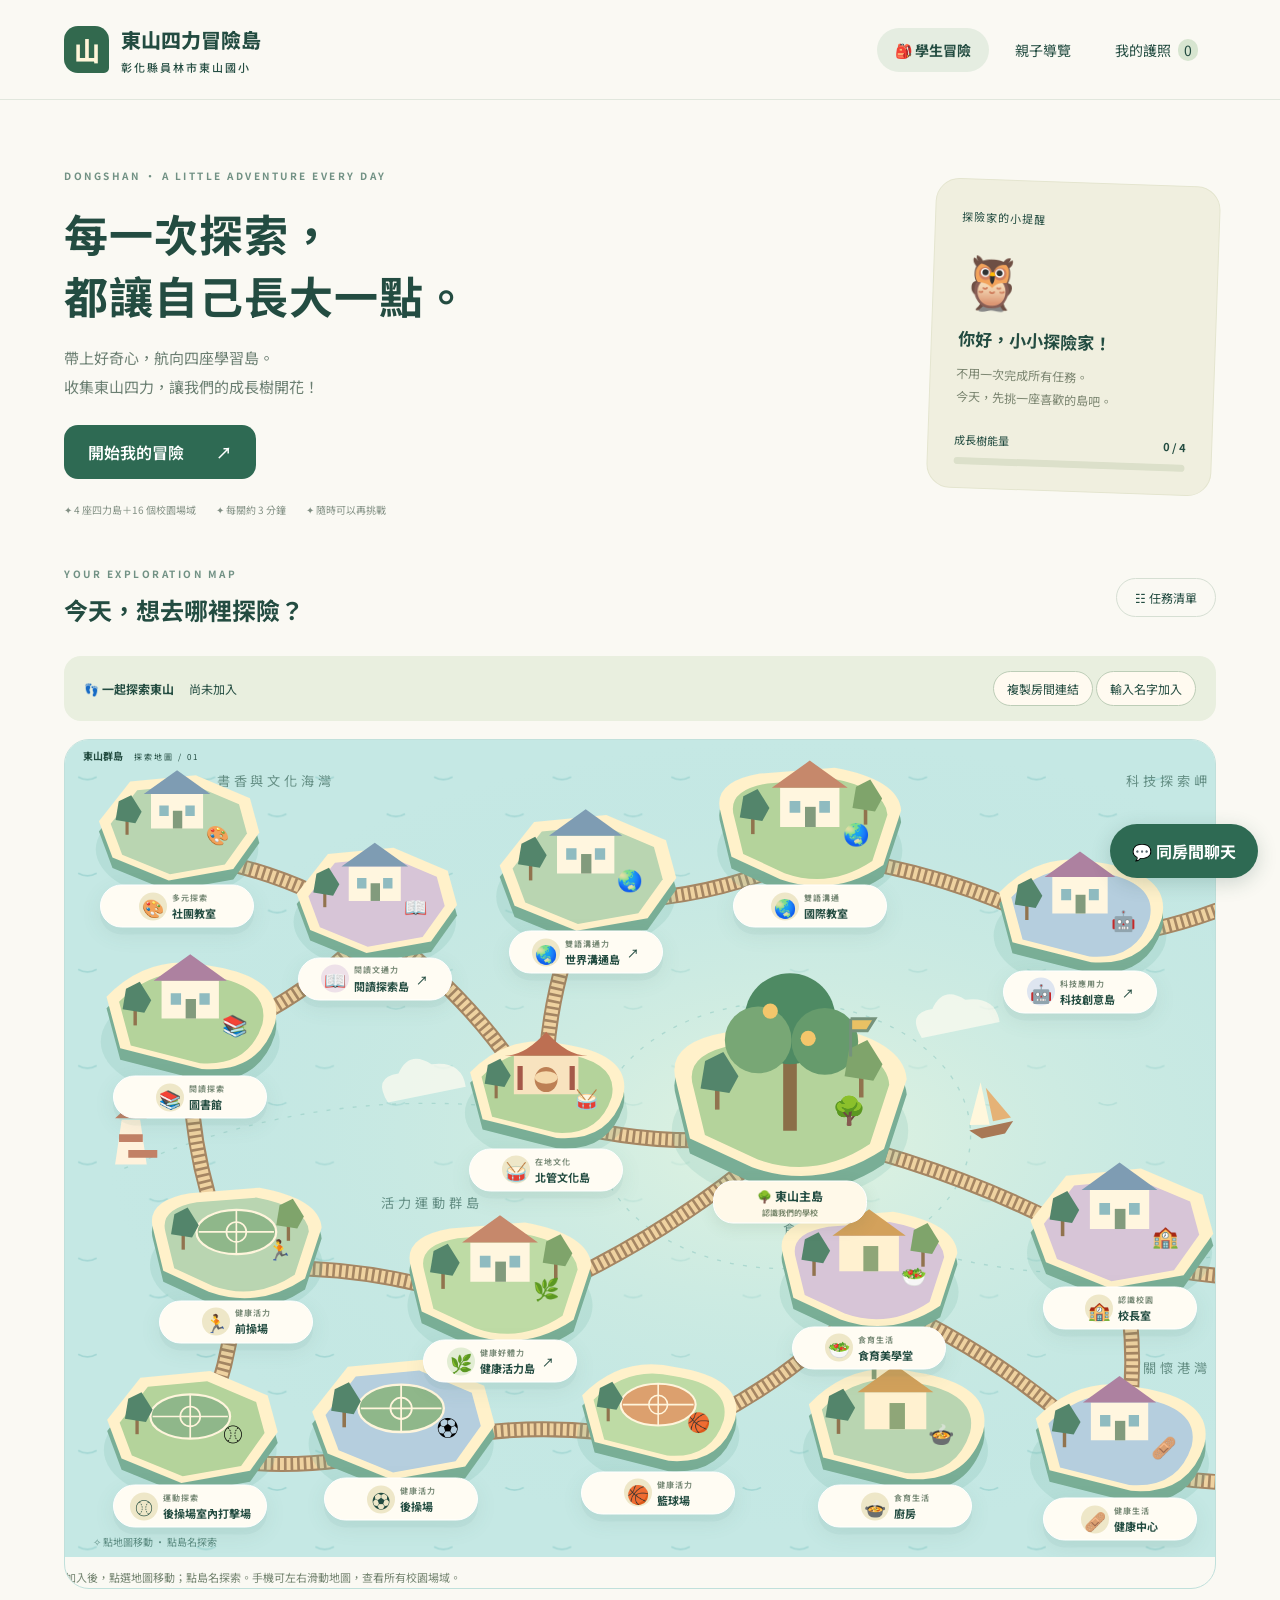
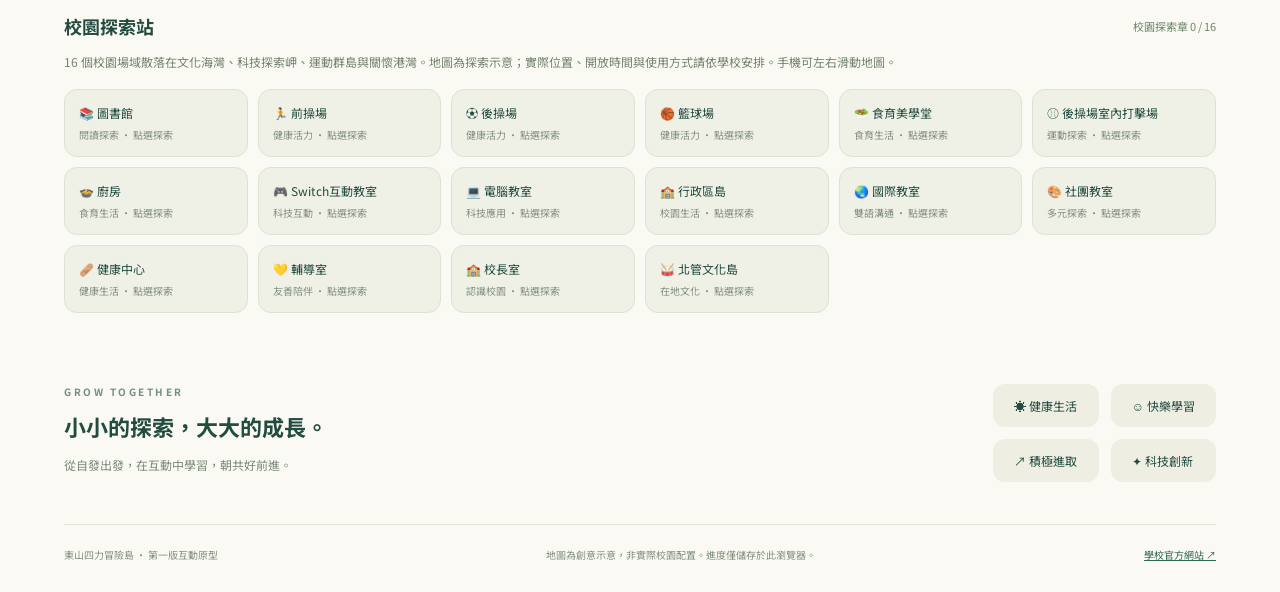
==== commit 19abaaad: "Redesign campus as themed organic islands and curved walking paths" ====
--- a/index.html
+++ b/index.html
@@ -3,4 +3,4 @@
 <body><header><a class="brand" href="./"><span class="logo">山</span><span>東山四力冒險島<small>彰化縣員林市東山國小</small></span></a><nav aria-label="主要導覽"><button class="active" id="student">🎒 學生冒險</button><button id="family">親子導覽</button><button id="passport">我的護照 <span id="badgeCount">0</span></button></nav></header>
 <main><section class="intro"><div><p class="eyebrow">DONGSHAN · A LITTLE ADVENTURE EVERY DAY</p><h1 id="headline">每一次探索，<br>都讓自己長大一點。</h1><p id="subtitle">帶上好奇心，航向四座學習島。<br>收集東山四力，讓我們的成長樹開花！</p><button class="primary" id="start">開始我的冒險 <span>↗</span></button><div class="intro-meta"><span>✦ 4 座主題島</span><span>✦ 每關約 3 分鐘</span><span>✦ 隨時可以再挑戰</span></div></div><aside class="daily"><span class="tag">探險家的小提醒</span><div class="owl">🦉</div><h3>你好，小小探險家！</h3><p id="tip">不用一次完成所有任務。<br>今天，先挑一座喜歡的島吧。</p><div class="growth"><span>成長樹能量</span><b id="energy">0 / 4</b></div><div class="progress"><i id="progress"></i></div></aside></section>
 <section class="map-section" aria-labelledby="mapTitle"><div class="section-title"><div><span class="eyebrow">YOUR EXPLORATION MAP</span><h2 id="mapTitle">今天，想去哪裡探險？</h2></div><button id="listToggle" class="text-btn">☷ 任務清單</button></div><div class="ocean"><div class="map-caption">東山群島 <span>探索地圖 / 01</span></div><svg class="world" viewBox="0 0 1100 620" role="img" aria-label="四座學習島以木橋連接中央東山主島的示意地圖"><defs><pattern id="water" width="110" height="85" patternUnits="userSpaceOnUse"><path d="M10 28q9 6 18 0m45 35q9 6 18 0" fill="none" stroke="#80c9ca" stroke-width="2" opacity=".45"/></pattern><g id="island"><path d="M-135-2 -82-69 42-84 130-28 117 57 20 93-104 60Z" fill="#7cb8a4"/><path d="M-135-17 -82-84 42-99 130-43 117 42 20 78-104 45Z" fill="#fff2cc"/><path d="M-115-22 -74-68 39-82 109-40 100 29 18 61-88 34Z" fill="#b9dba0"/></g><g id="tree"><path d="M0 0v-23" stroke="#987954" stroke-width="6"/><path d="M-17-20 -13-43 3-52 20-32 13-15Z" fill="#42866d"/><path d="M3-52 3-17 20-32Z" fill="#66a27b"/></g><g id="house"><path d="M-34-5v-48h68v48Z" fill="#fff9e9"/><path d="M-43-52 0-84 43-52Z" fill="#e1946e"/><path d="M0-84 0-52h43Z" fill="#c87559"/><path d="M-9-5v-26H9v26" fill="#7a9784"/><path d="M-25-40h10v11h-10m30-11h10v11H15" fill="#8dbbbb"/></g></defs><path fill="url(#water)" d="M0 0h1100v620H0z"/><g stroke="#ba9365" stroke-width="21"><path d="M310 180 540 300 790 180M300 450 540 300 790 450"/></g><g stroke="#f3d4a1" stroke-width="15" stroke-dasharray="4 3"><path d="M310 180 540 300 790 180M300 450 540 300 790 450"/></g><g transform="translate(290 180)"><use href="#island"/><use href="#house" transform="translate(0 -8)"/><use href="#tree" transform="translate(-75 5)"/><use href="#tree" transform="translate(75 -5)"/><path d="M-8-93v-30m0 0h28l-7 10H-8" stroke="#587d8d" stroke-width="3" fill="#f2bf56"/></g><g transform="translate(810 180)"><use href="#island"/><path d="M-45-15v-63h90v63Z" fill="#e9f2e4"/><path d="M-52-78 0-100 52-78Z" fill="#8ca5c8"/><path d="M-29-60h58v24h-58Z" fill="#496877"/><path d="M-18-49h9m18 0h9" stroke="#b4dfc3" stroke-width="5"/><use href="#tree" transform="translate(-85 4)"/><use href="#tree" transform="translate(76 15)"/></g><g transform="translate(290 440)"><use href="#island"/><ellipse cy="-16" rx="65" ry="35" fill="#f4f3d6"/><ellipse cy="-16" rx="47" ry="23" fill="#91ba83"/><use href="#tree" transform="translate(-88 -12)"/><use href="#tree" transform="translate(70 -30)"/><circle cx="5" cy="-21" r="11" fill="#f5ce76"/><path d="M-2-27 11-17m-11 7 10-20" stroke="#fff" stroke-width="2"/></g><g transform="translate(810 440)"><use href="#island"/><use href="#house" transform="translate(0 -4)"/><path d="M-38-56 0-88 38-56" fill="#b986a7"/><path d="M-38-56 0-88 38-56" stroke="#b986a7" stroke-width="8"/><use href="#tree" transform="translate(-78 5)"/><use href="#tree" transform="translate(80 -5)"/></g><g transform="translate(550 310)"><use href="#island" transform="scale(.92)"/><path d="M0 5v-65" stroke="#92724e" stroke-width="13"/><circle cx="0" cy="-78" r="43" fill="#51916a"/><circle cx="-27" cy="-62" r="26" fill="#76a67c"/><circle cx="31" cy="-62" r="29" fill="#66a275"/><g fill="#f9cf71"><circle cx="-20" cy="-88" r="7"/><circle cx="17" cy="-69" r="7"/><circle cx="3" cy="-104" r="7"/></g></g><g fill="#fff" opacity=".6"><path d="M20 130q-20-35 20-36 15-32 44-10 40-3 38 25Z"/><path d="M966 355q-20-35 20-36 15-32 44-10 40-3 38 25Z"/></g><g fill="#628f8e" font-size="22"><text x="66" y="520">⌁</text><text x="975" y="80">⌁</text></g></svg><button class="island-label world-label" data-island="0"><span class="island-icon">🌏</span><span><small>雙語溝通力</small>世界溝通島</span><b class="island-status" data-status="0">↗</b></button><button class="island-label tech-label" data-island="1"><span class="island-icon">🤖</span><span><small>科技應用力</small>科技創意島</span><b class="island-status" data-status="1">↗</b></button><button class="island-label health-label" data-island="2"><span class="island-icon">🌿</span><span><small>健康好體力</small>健康活力島</span><b class="island-status" data-status="2">↗</b></button><button class="island-label read-label" data-island="3"><span class="island-icon">📖</span><span><small>閱讀文通力</small>閱讀探索島</span><b class="island-status" data-status="3">↗</b></button><button id="homeIsland" class="home-label">🌳 東山主島 <small>認識我們的學校</small></button><div class="map-note">✧ 點選島嶼，開啟你的探索</div><span class="compass">N<br>✧</span></div><div id="taskList" class="task-list" hidden></div></section>
-<section class="values"><div><span class="eyebrow">GROW TOGETHER</span><h2>小小的探索，大大的成長。</h2><p>從自發出發，在互動中學習，朝共好前進。</p></div><div class="value-chips"><span>☀ 健康生活</span><span>☺ 快樂學習</span><span>↗ 積極進取</span><span>✦ 科技創新</span></div></section><footer><span>東山四力冒險島 · 第一版互動原型</span><span>地圖為創意示意，非實際校園配置。進度僅儲存於此瀏覽器。</span><a href="https://dsps.chc.edu.tw/" target="_blank" rel="noopener">學校官方網站 ↗</a></footer></main><dialog id="modal"><button id="close" aria-label="關閉視窗">×</button><div id="modalBody"></div></dialog><script src="app.js"></script><script src="campus.js"></script><script type="module" src="chat.js"></script><script type="module" src="multiplayer.js"></script></body></html>
+<section class="values"><div><span class="eyebrow">GROW TOGETHER</span><h2>小小的探索，大大的成長。</h2><p>從自發出發，在互動中學習，朝共好前進。</p></div><div class="value-chips"><span>☀ 健康生活</span><span>☺ 快樂學習</span><span>↗ 積極進取</span><span>✦ 科技創新</span></div></section><footer><span>東山四力冒險島 · 第一版互動原型</span><span>地圖為創意示意，非實際校園配置。進度僅儲存於此瀏覽器。</span><a href="https://dsps.chc.edu.tw/" target="_blank" rel="noopener">學校官方網站 ↗</a></footer></main><dialog id="modal"><button id="close" aria-label="關閉視窗">×</button><div id="modalBody"></div></dialog><script src="app.js"></script><script src="map-layout.js"></script><script src="campus.js"></script><script type="module" src="chat.js"></script><script type="module" src="multiplayer.js"></script></body></html>
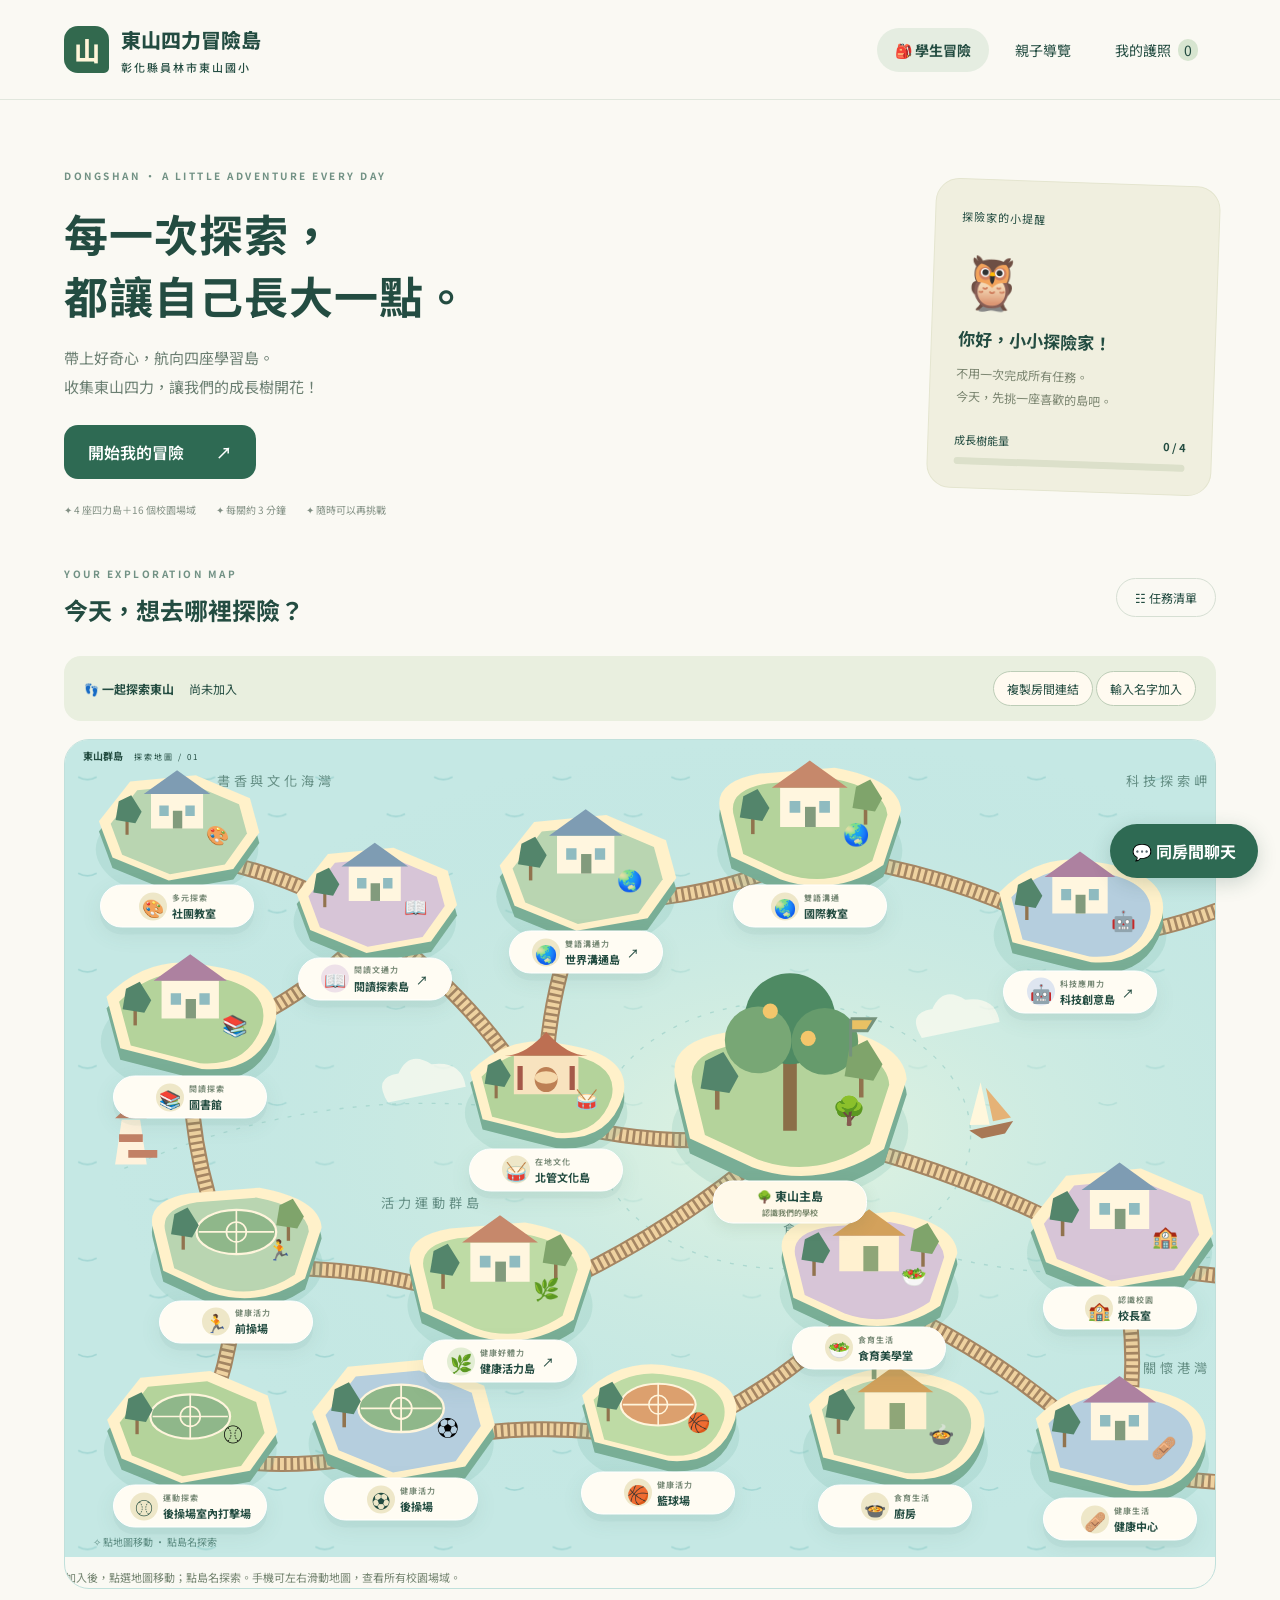
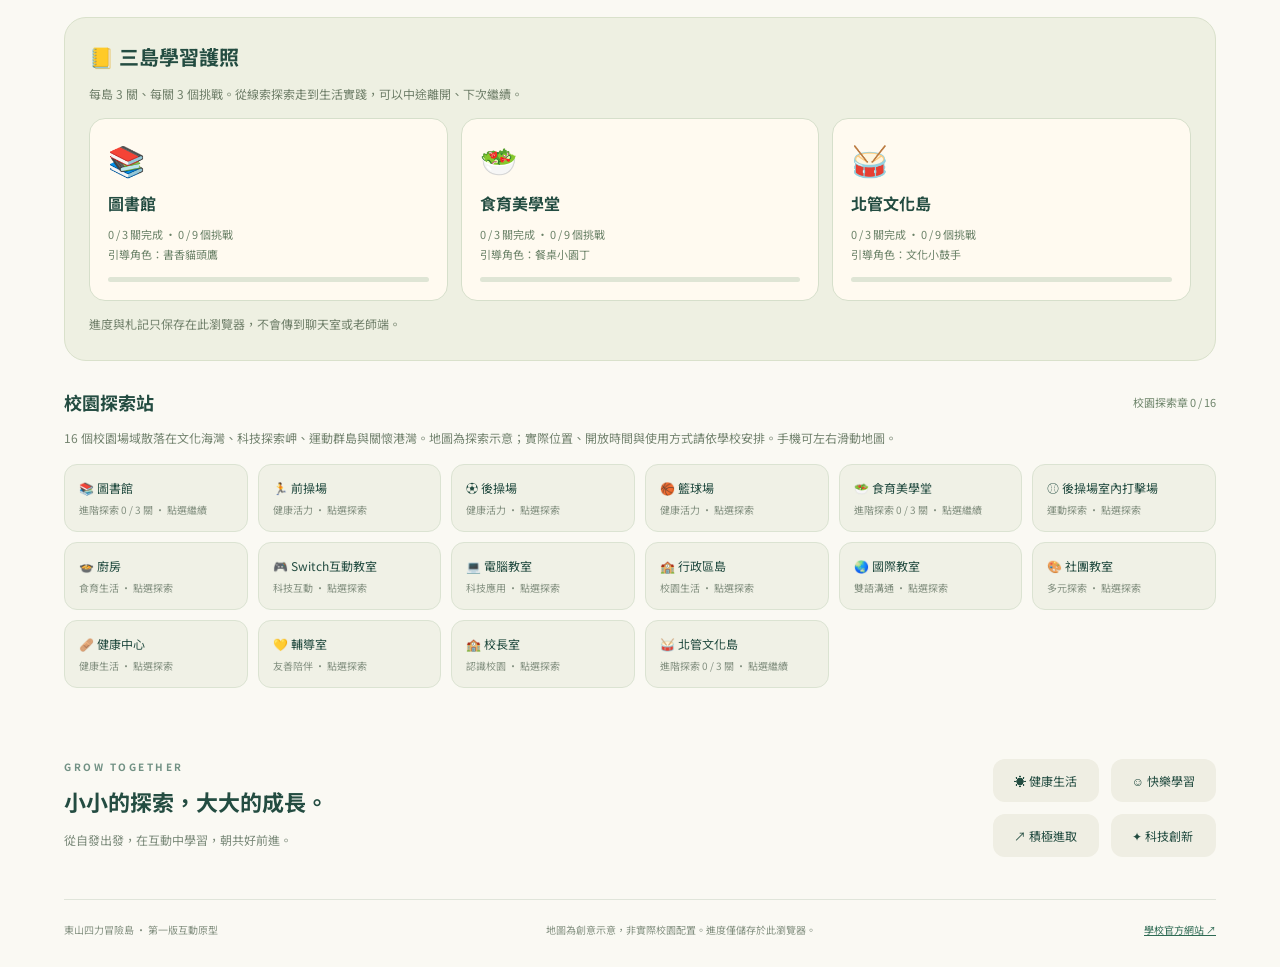
==== commit 41659005: "Launch library, Beiguan and food education learning journeys" ====
--- a/index.html
+++ b/index.html
@@ -3,4 +3,4 @@
 <body><header><a class="brand" href="./"><span class="logo">山</span><span>東山四力冒險島<small>彰化縣員林市東山國小</small></span></a><nav aria-label="主要導覽"><button class="active" id="student">🎒 學生冒險</button><button id="family">親子導覽</button><button id="passport">我的護照 <span id="badgeCount">0</span></button></nav></header>
 <main><section class="intro"><div><p class="eyebrow">DONGSHAN · A LITTLE ADVENTURE EVERY DAY</p><h1 id="headline">每一次探索，<br>都讓自己長大一點。</h1><p id="subtitle">帶上好奇心，航向四座學習島。<br>收集東山四力，讓我們的成長樹開花！</p><button class="primary" id="start">開始我的冒險 <span>↗</span></button><div class="intro-meta"><span>✦ 4 座主題島</span><span>✦ 每關約 3 分鐘</span><span>✦ 隨時可以再挑戰</span></div></div><aside class="daily"><span class="tag">探險家的小提醒</span><div class="owl">🦉</div><h3>你好，小小探險家！</h3><p id="tip">不用一次完成所有任務。<br>今天，先挑一座喜歡的島吧。</p><div class="growth"><span>成長樹能量</span><b id="energy">0 / 4</b></div><div class="progress"><i id="progress"></i></div></aside></section>
 <section class="map-section" aria-labelledby="mapTitle"><div class="section-title"><div><span class="eyebrow">YOUR EXPLORATION MAP</span><h2 id="mapTitle">今天，想去哪裡探險？</h2></div><button id="listToggle" class="text-btn">☷ 任務清單</button></div><div class="ocean"><div class="map-caption">東山群島 <span>探索地圖 / 01</span></div><svg class="world" viewBox="0 0 1100 620" role="img" aria-label="四座學習島以木橋連接中央東山主島的示意地圖"><defs><pattern id="water" width="110" height="85" patternUnits="userSpaceOnUse"><path d="M10 28q9 6 18 0m45 35q9 6 18 0" fill="none" stroke="#80c9ca" stroke-width="2" opacity=".45"/></pattern><g id="island"><path d="M-135-2 -82-69 42-84 130-28 117 57 20 93-104 60Z" fill="#7cb8a4"/><path d="M-135-17 -82-84 42-99 130-43 117 42 20 78-104 45Z" fill="#fff2cc"/><path d="M-115-22 -74-68 39-82 109-40 100 29 18 61-88 34Z" fill="#b9dba0"/></g><g id="tree"><path d="M0 0v-23" stroke="#987954" stroke-width="6"/><path d="M-17-20 -13-43 3-52 20-32 13-15Z" fill="#42866d"/><path d="M3-52 3-17 20-32Z" fill="#66a27b"/></g><g id="house"><path d="M-34-5v-48h68v48Z" fill="#fff9e9"/><path d="M-43-52 0-84 43-52Z" fill="#e1946e"/><path d="M0-84 0-52h43Z" fill="#c87559"/><path d="M-9-5v-26H9v26" fill="#7a9784"/><path d="M-25-40h10v11h-10m30-11h10v11H15" fill="#8dbbbb"/></g></defs><path fill="url(#water)" d="M0 0h1100v620H0z"/><g stroke="#ba9365" stroke-width="21"><path d="M310 180 540 300 790 180M300 450 540 300 790 450"/></g><g stroke="#f3d4a1" stroke-width="15" stroke-dasharray="4 3"><path d="M310 180 540 300 790 180M300 450 540 300 790 450"/></g><g transform="translate(290 180)"><use href="#island"/><use href="#house" transform="translate(0 -8)"/><use href="#tree" transform="translate(-75 5)"/><use href="#tree" transform="translate(75 -5)"/><path d="M-8-93v-30m0 0h28l-7 10H-8" stroke="#587d8d" stroke-width="3" fill="#f2bf56"/></g><g transform="translate(810 180)"><use href="#island"/><path d="M-45-15v-63h90v63Z" fill="#e9f2e4"/><path d="M-52-78 0-100 52-78Z" fill="#8ca5c8"/><path d="M-29-60h58v24h-58Z" fill="#496877"/><path d="M-18-49h9m18 0h9" stroke="#b4dfc3" stroke-width="5"/><use href="#tree" transform="translate(-85 4)"/><use href="#tree" transform="translate(76 15)"/></g><g transform="translate(290 440)"><use href="#island"/><ellipse cy="-16" rx="65" ry="35" fill="#f4f3d6"/><ellipse cy="-16" rx="47" ry="23" fill="#91ba83"/><use href="#tree" transform="translate(-88 -12)"/><use href="#tree" transform="translate(70 -30)"/><circle cx="5" cy="-21" r="11" fill="#f5ce76"/><path d="M-2-27 11-17m-11 7 10-20" stroke="#fff" stroke-width="2"/></g><g transform="translate(810 440)"><use href="#island"/><use href="#house" transform="translate(0 -4)"/><path d="M-38-56 0-88 38-56" fill="#b986a7"/><path d="M-38-56 0-88 38-56" stroke="#b986a7" stroke-width="8"/><use href="#tree" transform="translate(-78 5)"/><use href="#tree" transform="translate(80 -5)"/></g><g transform="translate(550 310)"><use href="#island" transform="scale(.92)"/><path d="M0 5v-65" stroke="#92724e" stroke-width="13"/><circle cx="0" cy="-78" r="43" fill="#51916a"/><circle cx="-27" cy="-62" r="26" fill="#76a67c"/><circle cx="31" cy="-62" r="29" fill="#66a275"/><g fill="#f9cf71"><circle cx="-20" cy="-88" r="7"/><circle cx="17" cy="-69" r="7"/><circle cx="3" cy="-104" r="7"/></g></g><g fill="#fff" opacity=".6"><path d="M20 130q-20-35 20-36 15-32 44-10 40-3 38 25Z"/><path d="M966 355q-20-35 20-36 15-32 44-10 40-3 38 25Z"/></g><g fill="#628f8e" font-size="22"><text x="66" y="520">⌁</text><text x="975" y="80">⌁</text></g></svg><button class="island-label world-label" data-island="0"><span class="island-icon">🌏</span><span><small>雙語溝通力</small>世界溝通島</span><b class="island-status" data-status="0">↗</b></button><button class="island-label tech-label" data-island="1"><span class="island-icon">🤖</span><span><small>科技應用力</small>科技創意島</span><b class="island-status" data-status="1">↗</b></button><button class="island-label health-label" data-island="2"><span class="island-icon">🌿</span><span><small>健康好體力</small>健康活力島</span><b class="island-status" data-status="2">↗</b></button><button class="island-label read-label" data-island="3"><span class="island-icon">📖</span><span><small>閱讀文通力</small>閱讀探索島</span><b class="island-status" data-status="3">↗</b></button><button id="homeIsland" class="home-label">🌳 東山主島 <small>認識我們的學校</small></button><div class="map-note">✧ 點選島嶼，開啟你的探索</div><span class="compass">N<br>✧</span></div><div id="taskList" class="task-list" hidden></div></section>
-<section class="values"><div><span class="eyebrow">GROW TOGETHER</span><h2>小小的探索，大大的成長。</h2><p>從自發出發，在互動中學習，朝共好前進。</p></div><div class="value-chips"><span>☀ 健康生活</span><span>☺ 快樂學習</span><span>↗ 積極進取</span><span>✦ 科技創新</span></div></section><footer><span>東山四力冒險島 · 第一版互動原型</span><span>地圖為創意示意，非實際校園配置。進度僅儲存於此瀏覽器。</span><a href="https://dsps.chc.edu.tw/" target="_blank" rel="noopener">學校官方網站 ↗</a></footer></main><dialog id="modal"><button id="close" aria-label="關閉視窗">×</button><div id="modalBody"></div></dialog><script src="app.js"></script><script src="map-layout.js"></script><script src="campus.js"></script><script type="module" src="chat.js"></script><script type="module" src="multiplayer.js"></script></body></html>
+<section class="values"><div><span class="eyebrow">GROW TOGETHER</span><h2>小小的探索，大大的成長。</h2><p>從自發出發，在互動中學習，朝共好前進。</p></div><div class="value-chips"><span>☀ 健康生活</span><span>☺ 快樂學習</span><span>↗ 積極進取</span><span>✦ 科技創新</span></div></section><footer><span>東山四力冒險島 · 第一版互動原型</span><span>地圖為創意示意，非實際校園配置。進度僅儲存於此瀏覽器。</span><a href="https://dsps.chc.edu.tw/" target="_blank" rel="noopener">學校官方網站 ↗</a></footer></main><dialog id="modal"><button id="close" aria-label="關閉視窗">×</button><div id="modalBody"></div></dialog><script src="app.js"></script><script src="map-layout.js"></script><script src="quests-data.js"></script><script src="campus.js"></script><script src="quests.js"></script><script type="module" src="chat.js"></script><script type="module" src="multiplayer.js"></script></body></html>
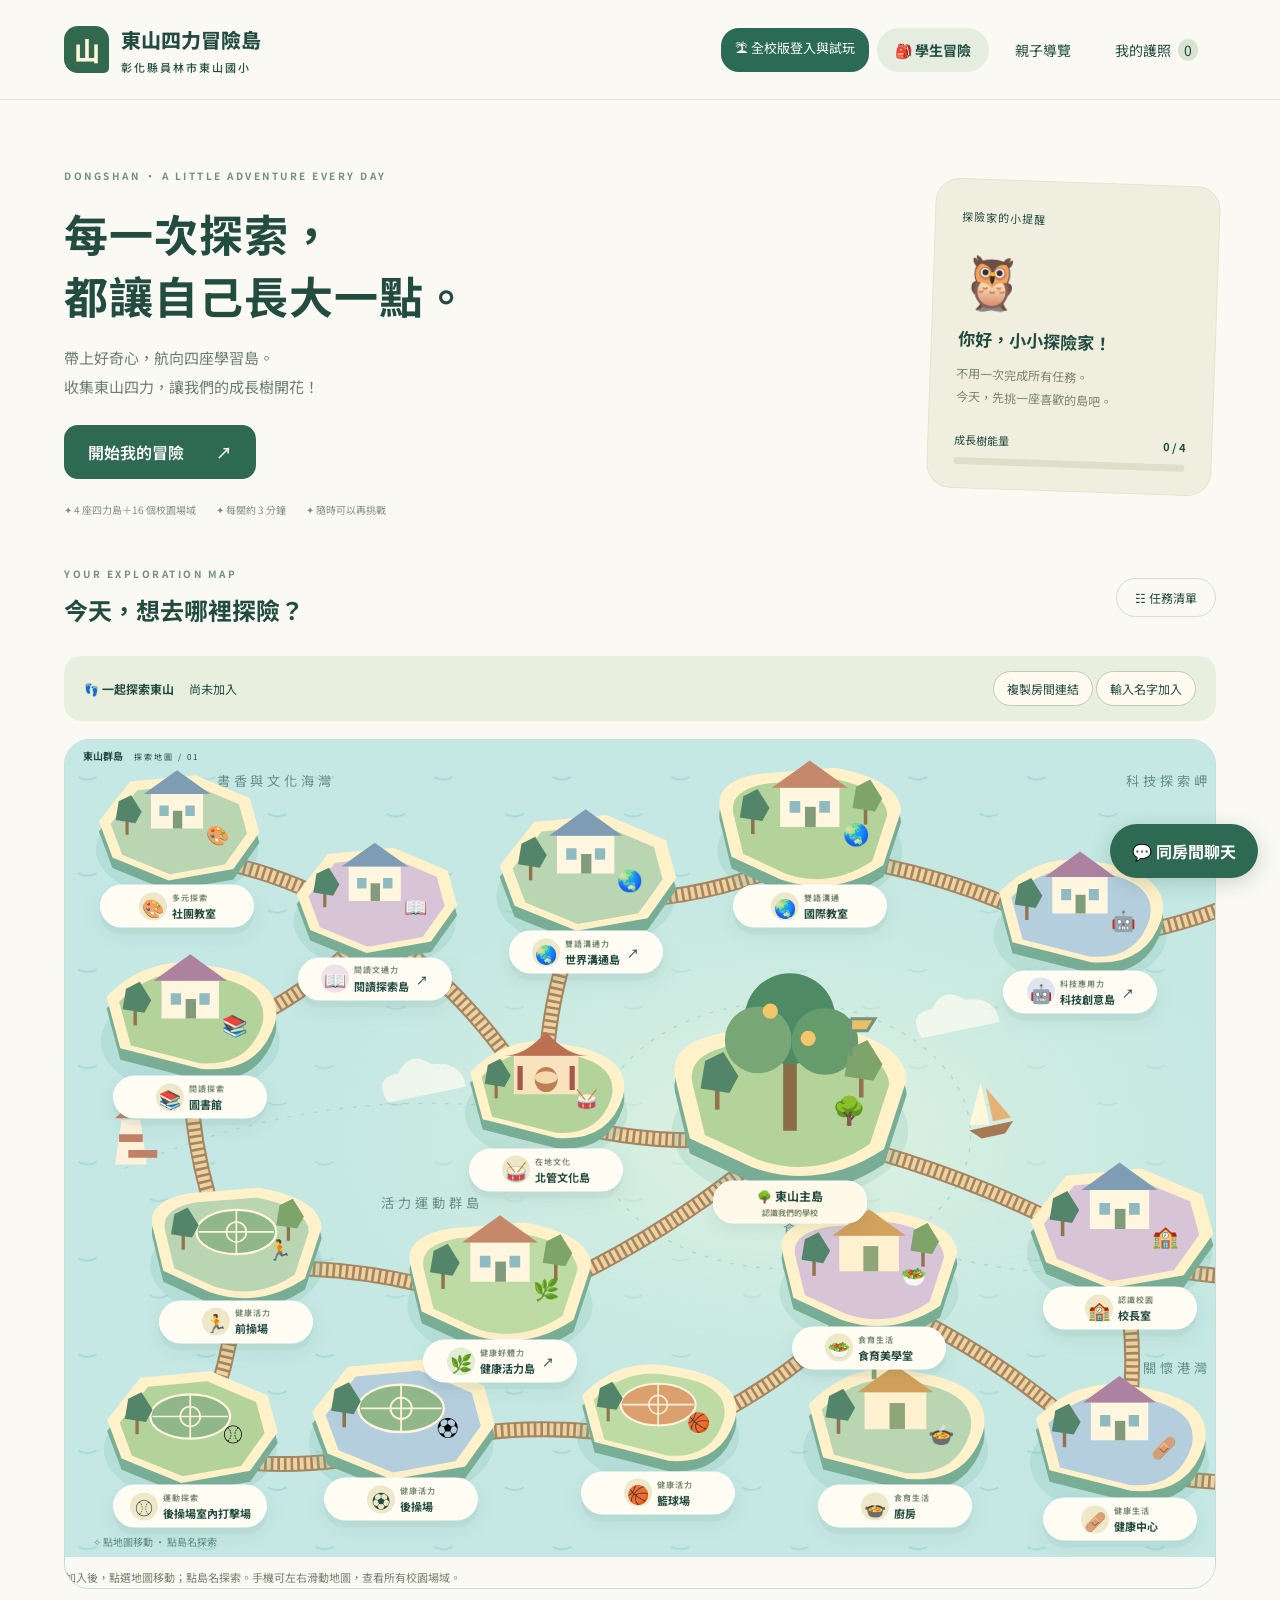
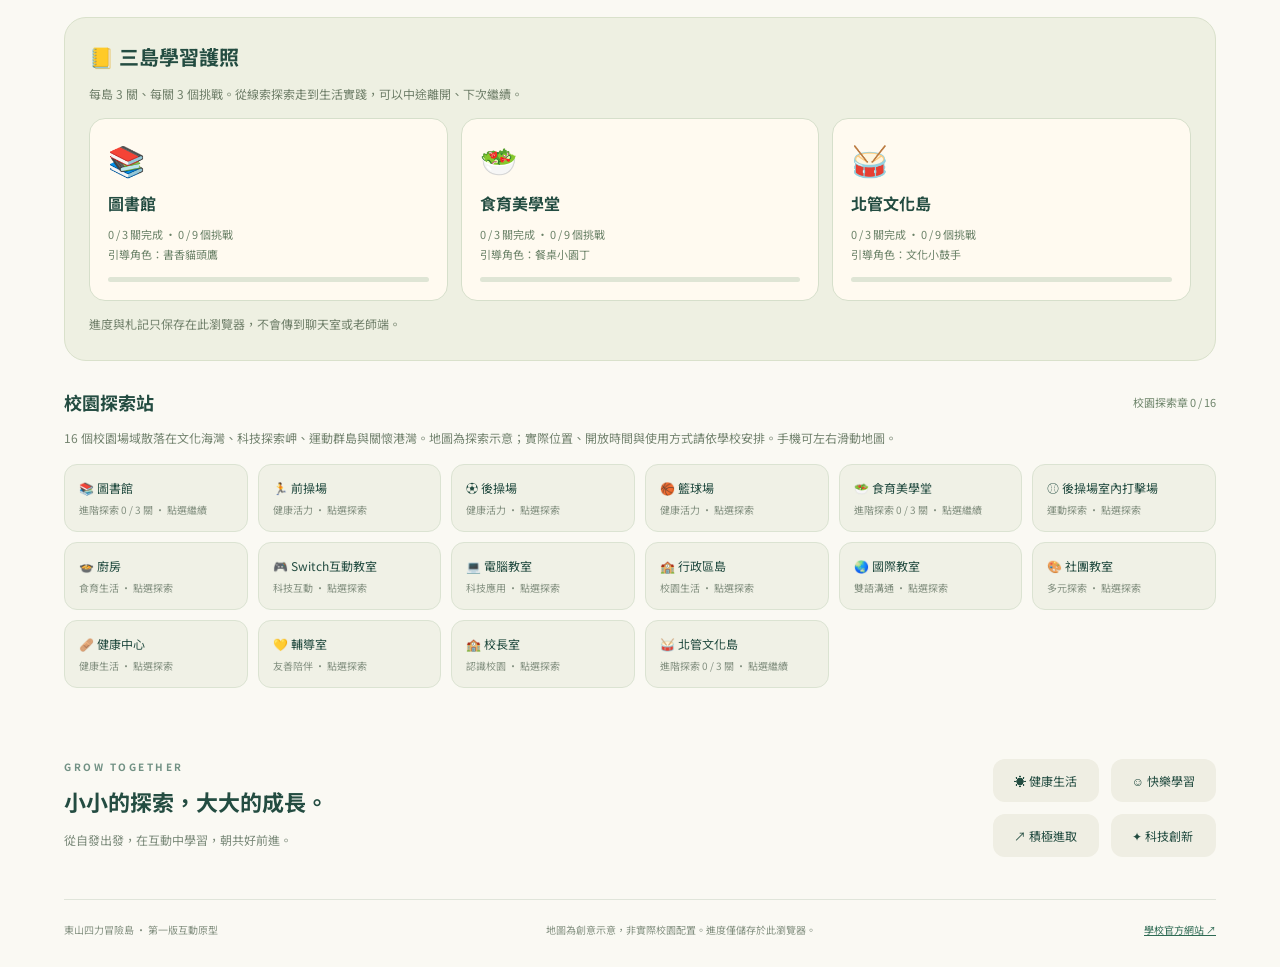
==== commit 6a621bca: "Link school-wide island prototype from existing homepage" ====
--- a/index.html
+++ b/index.html
@@ -1,6 +1,6 @@
 <!doctype html>
 <html lang="zh-Hant"><head><meta charset="utf-8"><meta name="viewport" content="width=device-width,initial-scale=1"><meta name="theme-color" content="#d9f2ed"><title>東山四力冒險島｜一起探索，一起成長</title><link rel="stylesheet" href="style.css"></head>
-<body><header><a class="brand" href="./"><span class="logo">山</span><span>東山四力冒險島<small>彰化縣員林市東山國小</small></span></a><nav aria-label="主要導覽"><button class="active" id="student">🎒 學生冒險</button><button id="family">親子導覽</button><button id="passport">我的護照 <span id="badgeCount">0</span></button></nav></header>
+<body><header><a class="brand" href="./"><span class="logo">山</span><span>東山四力冒險島<small>彰化縣員林市東山國小</small></span></a><nav aria-label="主要導覽"><a href="school-v1/" style="display:inline-block;padding:10px 14px;border-radius:18px;background:#2b6a54;color:white;text-decoration:none;font-size:13px">🏝 全校版登入與試玩</a><button class="active" id="student">🎒 學生冒險</button><button id="family">親子導覽</button><button id="passport">我的護照 <span id="badgeCount">0</span></button></nav></header>
 <main><section class="intro"><div><p class="eyebrow">DONGSHAN · A LITTLE ADVENTURE EVERY DAY</p><h1 id="headline">每一次探索，<br>都讓自己長大一點。</h1><p id="subtitle">帶上好奇心，航向四座學習島。<br>收集東山四力，讓我們的成長樹開花！</p><button class="primary" id="start">開始我的冒險 <span>↗</span></button><div class="intro-meta"><span>✦ 4 座主題島</span><span>✦ 每關約 3 分鐘</span><span>✦ 隨時可以再挑戰</span></div></div><aside class="daily"><span class="tag">探險家的小提醒</span><div class="owl">🦉</div><h3>你好，小小探險家！</h3><p id="tip">不用一次完成所有任務。<br>今天，先挑一座喜歡的島吧。</p><div class="growth"><span>成長樹能量</span><b id="energy">0 / 4</b></div><div class="progress"><i id="progress"></i></div></aside></section>
 <section class="map-section" aria-labelledby="mapTitle"><div class="section-title"><div><span class="eyebrow">YOUR EXPLORATION MAP</span><h2 id="mapTitle">今天，想去哪裡探險？</h2></div><button id="listToggle" class="text-btn">☷ 任務清單</button></div><div class="ocean"><div class="map-caption">東山群島 <span>探索地圖 / 01</span></div><svg class="world" viewBox="0 0 1100 620" role="img" aria-label="四座學習島以木橋連接中央東山主島的示意地圖"><defs><pattern id="water" width="110" height="85" patternUnits="userSpaceOnUse"><path d="M10 28q9 6 18 0m45 35q9 6 18 0" fill="none" stroke="#80c9ca" stroke-width="2" opacity=".45"/></pattern><g id="island"><path d="M-135-2 -82-69 42-84 130-28 117 57 20 93-104 60Z" fill="#7cb8a4"/><path d="M-135-17 -82-84 42-99 130-43 117 42 20 78-104 45Z" fill="#fff2cc"/><path d="M-115-22 -74-68 39-82 109-40 100 29 18 61-88 34Z" fill="#b9dba0"/></g><g id="tree"><path d="M0 0v-23" stroke="#987954" stroke-width="6"/><path d="M-17-20 -13-43 3-52 20-32 13-15Z" fill="#42866d"/><path d="M3-52 3-17 20-32Z" fill="#66a27b"/></g><g id="house"><path d="M-34-5v-48h68v48Z" fill="#fff9e9"/><path d="M-43-52 0-84 43-52Z" fill="#e1946e"/><path d="M0-84 0-52h43Z" fill="#c87559"/><path d="M-9-5v-26H9v26" fill="#7a9784"/><path d="M-25-40h10v11h-10m30-11h10v11H15" fill="#8dbbbb"/></g></defs><path fill="url(#water)" d="M0 0h1100v620H0z"/><g stroke="#ba9365" stroke-width="21"><path d="M310 180 540 300 790 180M300 450 540 300 790 450"/></g><g stroke="#f3d4a1" stroke-width="15" stroke-dasharray="4 3"><path d="M310 180 540 300 790 180M300 450 540 300 790 450"/></g><g transform="translate(290 180)"><use href="#island"/><use href="#house" transform="translate(0 -8)"/><use href="#tree" transform="translate(-75 5)"/><use href="#tree" transform="translate(75 -5)"/><path d="M-8-93v-30m0 0h28l-7 10H-8" stroke="#587d8d" stroke-width="3" fill="#f2bf56"/></g><g transform="translate(810 180)"><use href="#island"/><path d="M-45-15v-63h90v63Z" fill="#e9f2e4"/><path d="M-52-78 0-100 52-78Z" fill="#8ca5c8"/><path d="M-29-60h58v24h-58Z" fill="#496877"/><path d="M-18-49h9m18 0h9" stroke="#b4dfc3" stroke-width="5"/><use href="#tree" transform="translate(-85 4)"/><use href="#tree" transform="translate(76 15)"/></g><g transform="translate(290 440)"><use href="#island"/><ellipse cy="-16" rx="65" ry="35" fill="#f4f3d6"/><ellipse cy="-16" rx="47" ry="23" fill="#91ba83"/><use href="#tree" transform="translate(-88 -12)"/><use href="#tree" transform="translate(70 -30)"/><circle cx="5" cy="-21" r="11" fill="#f5ce76"/><path d="M-2-27 11-17m-11 7 10-20" stroke="#fff" stroke-width="2"/></g><g transform="translate(810 440)"><use href="#island"/><use href="#house" transform="translate(0 -4)"/><path d="M-38-56 0-88 38-56" fill="#b986a7"/><path d="M-38-56 0-88 38-56" stroke="#b986a7" stroke-width="8"/><use href="#tree" transform="translate(-78 5)"/><use href="#tree" transform="translate(80 -5)"/></g><g transform="translate(550 310)"><use href="#island" transform="scale(.92)"/><path d="M0 5v-65" stroke="#92724e" stroke-width="13"/><circle cx="0" cy="-78" r="43" fill="#51916a"/><circle cx="-27" cy="-62" r="26" fill="#76a67c"/><circle cx="31" cy="-62" r="29" fill="#66a275"/><g fill="#f9cf71"><circle cx="-20" cy="-88" r="7"/><circle cx="17" cy="-69" r="7"/><circle cx="3" cy="-104" r="7"/></g></g><g fill="#fff" opacity=".6"><path d="M20 130q-20-35 20-36 15-32 44-10 40-3 38 25Z"/><path d="M966 355q-20-35 20-36 15-32 44-10 40-3 38 25Z"/></g><g fill="#628f8e" font-size="22"><text x="66" y="520">⌁</text><text x="975" y="80">⌁</text></g></svg><button class="island-label world-label" data-island="0"><span class="island-icon">🌏</span><span><small>雙語溝通力</small>世界溝通島</span><b class="island-status" data-status="0">↗</b></button><button class="island-label tech-label" data-island="1"><span class="island-icon">🤖</span><span><small>科技應用力</small>科技創意島</span><b class="island-status" data-status="1">↗</b></button><button class="island-label health-label" data-island="2"><span class="island-icon">🌿</span><span><small>健康好體力</small>健康活力島</span><b class="island-status" data-status="2">↗</b></button><button class="island-label read-label" data-island="3"><span class="island-icon">📖</span><span><small>閱讀文通力</small>閱讀探索島</span><b class="island-status" data-status="3">↗</b></button><button id="homeIsland" class="home-label">🌳 東山主島 <small>認識我們的學校</small></button><div class="map-note">✧ 點選島嶼，開啟你的探索</div><span class="compass">N<br>✧</span></div><div id="taskList" class="task-list" hidden></div></section>
 <section class="values"><div><span class="eyebrow">GROW TOGETHER</span><h2>小小的探索，大大的成長。</h2><p>從自發出發，在互動中學習，朝共好前進。</p></div><div class="value-chips"><span>☀ 健康生活</span><span>☺ 快樂學習</span><span>↗ 積極進取</span><span>✦ 科技創新</span></div></section><footer><span>東山四力冒險島 · 第一版互動原型</span><span>地圖為創意示意，非實際校園配置。進度僅儲存於此瀏覽器。</span><a href="https://dsps.chc.edu.tw/" target="_blank" rel="noopener">學校官方網站 ↗</a></footer></main><dialog id="modal"><button id="close" aria-label="關閉視窗">×</button><div id="modalBody"></div></dialog><script src="app.js"></script><script src="map-layout.js"></script><script src="quests-data.js"></script><script src="campus.js"></script><script src="quests.js"></script><script type="module" src="chat.js"></script><script type="module" src="multiplayer.js"></script></body></html>
